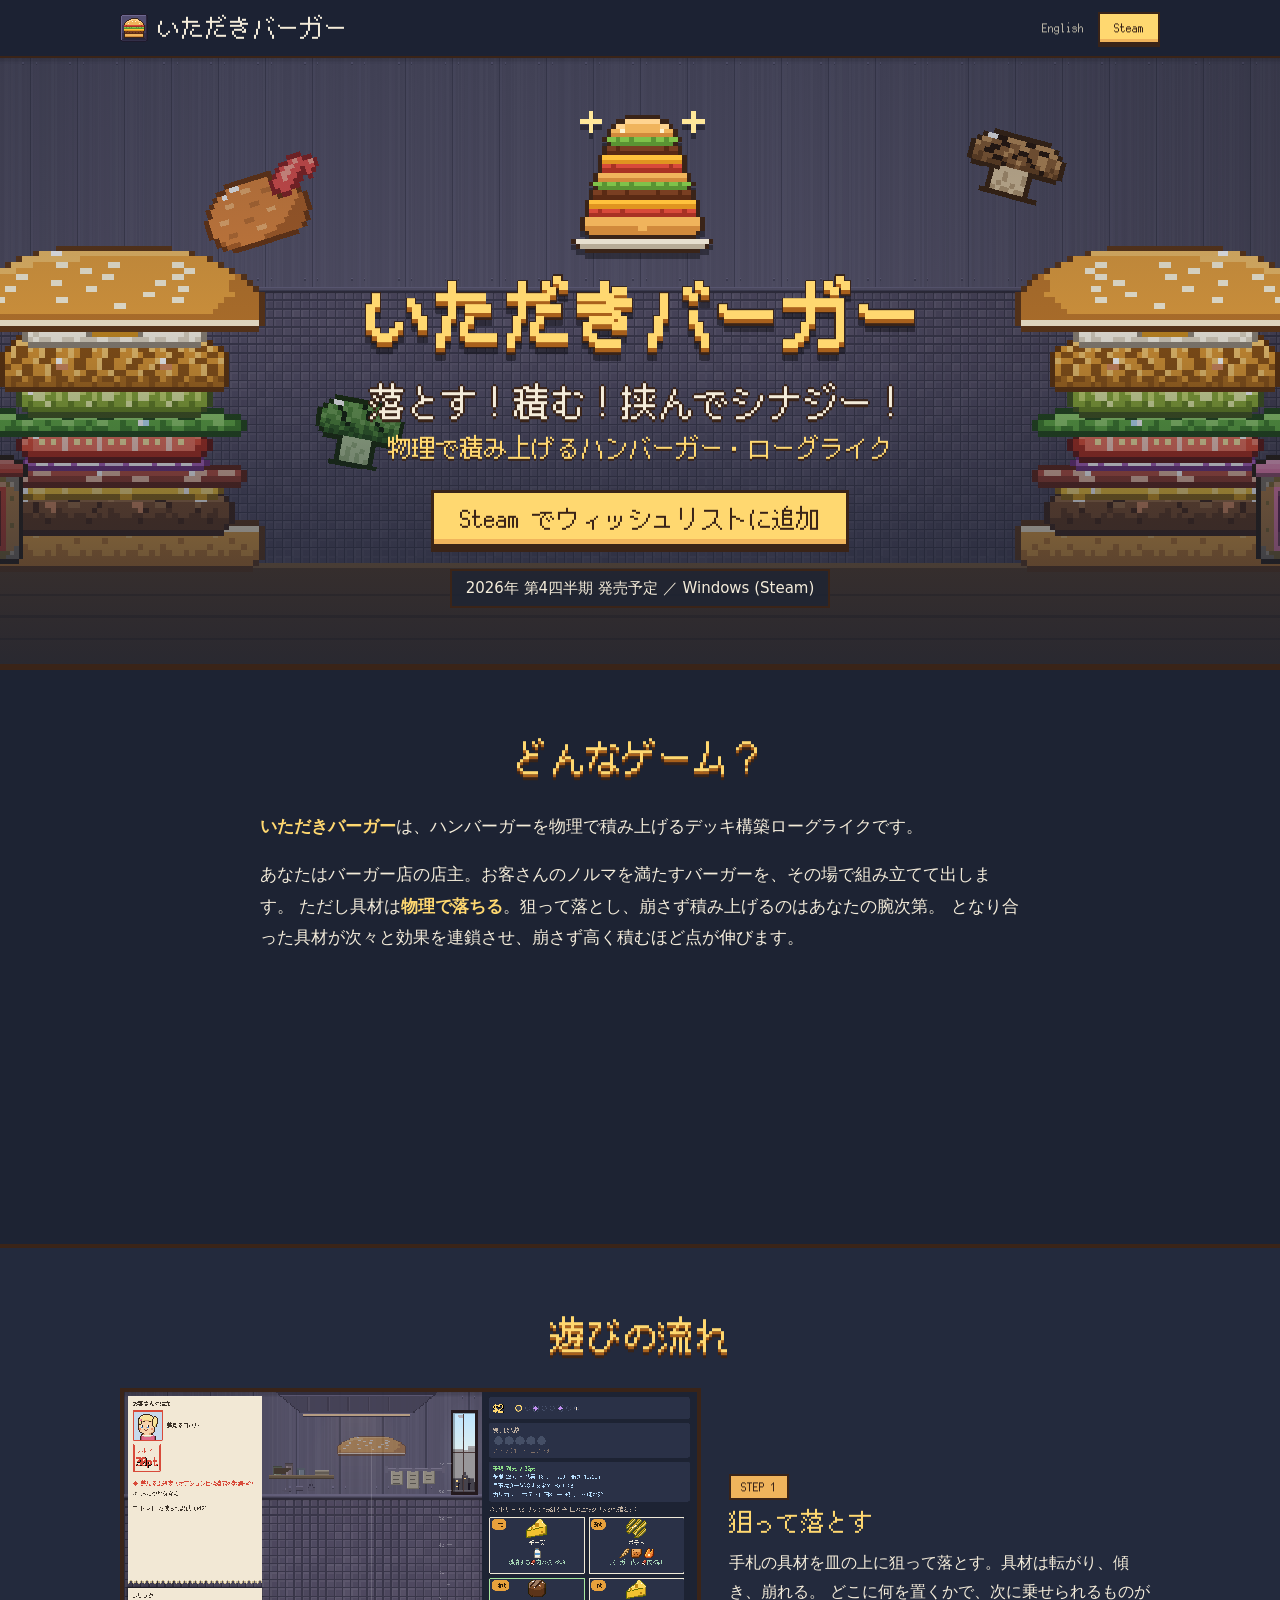
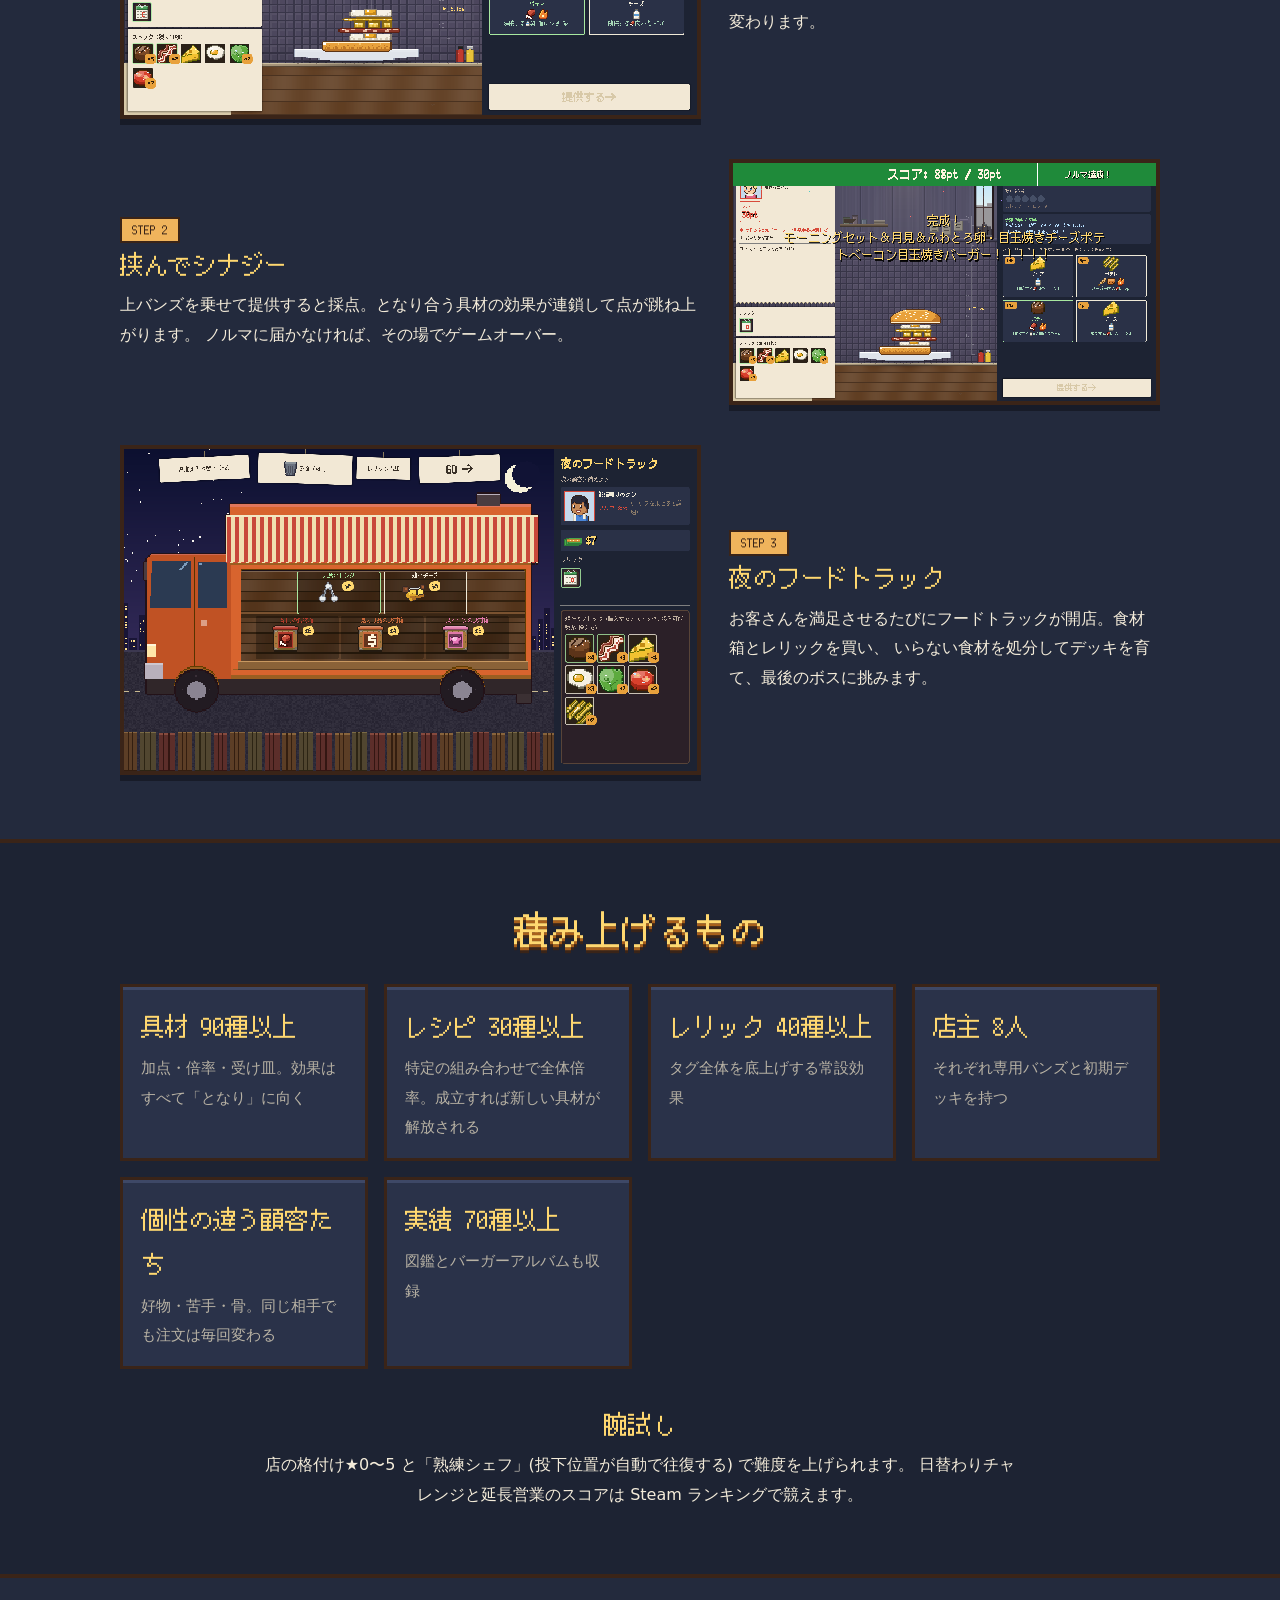
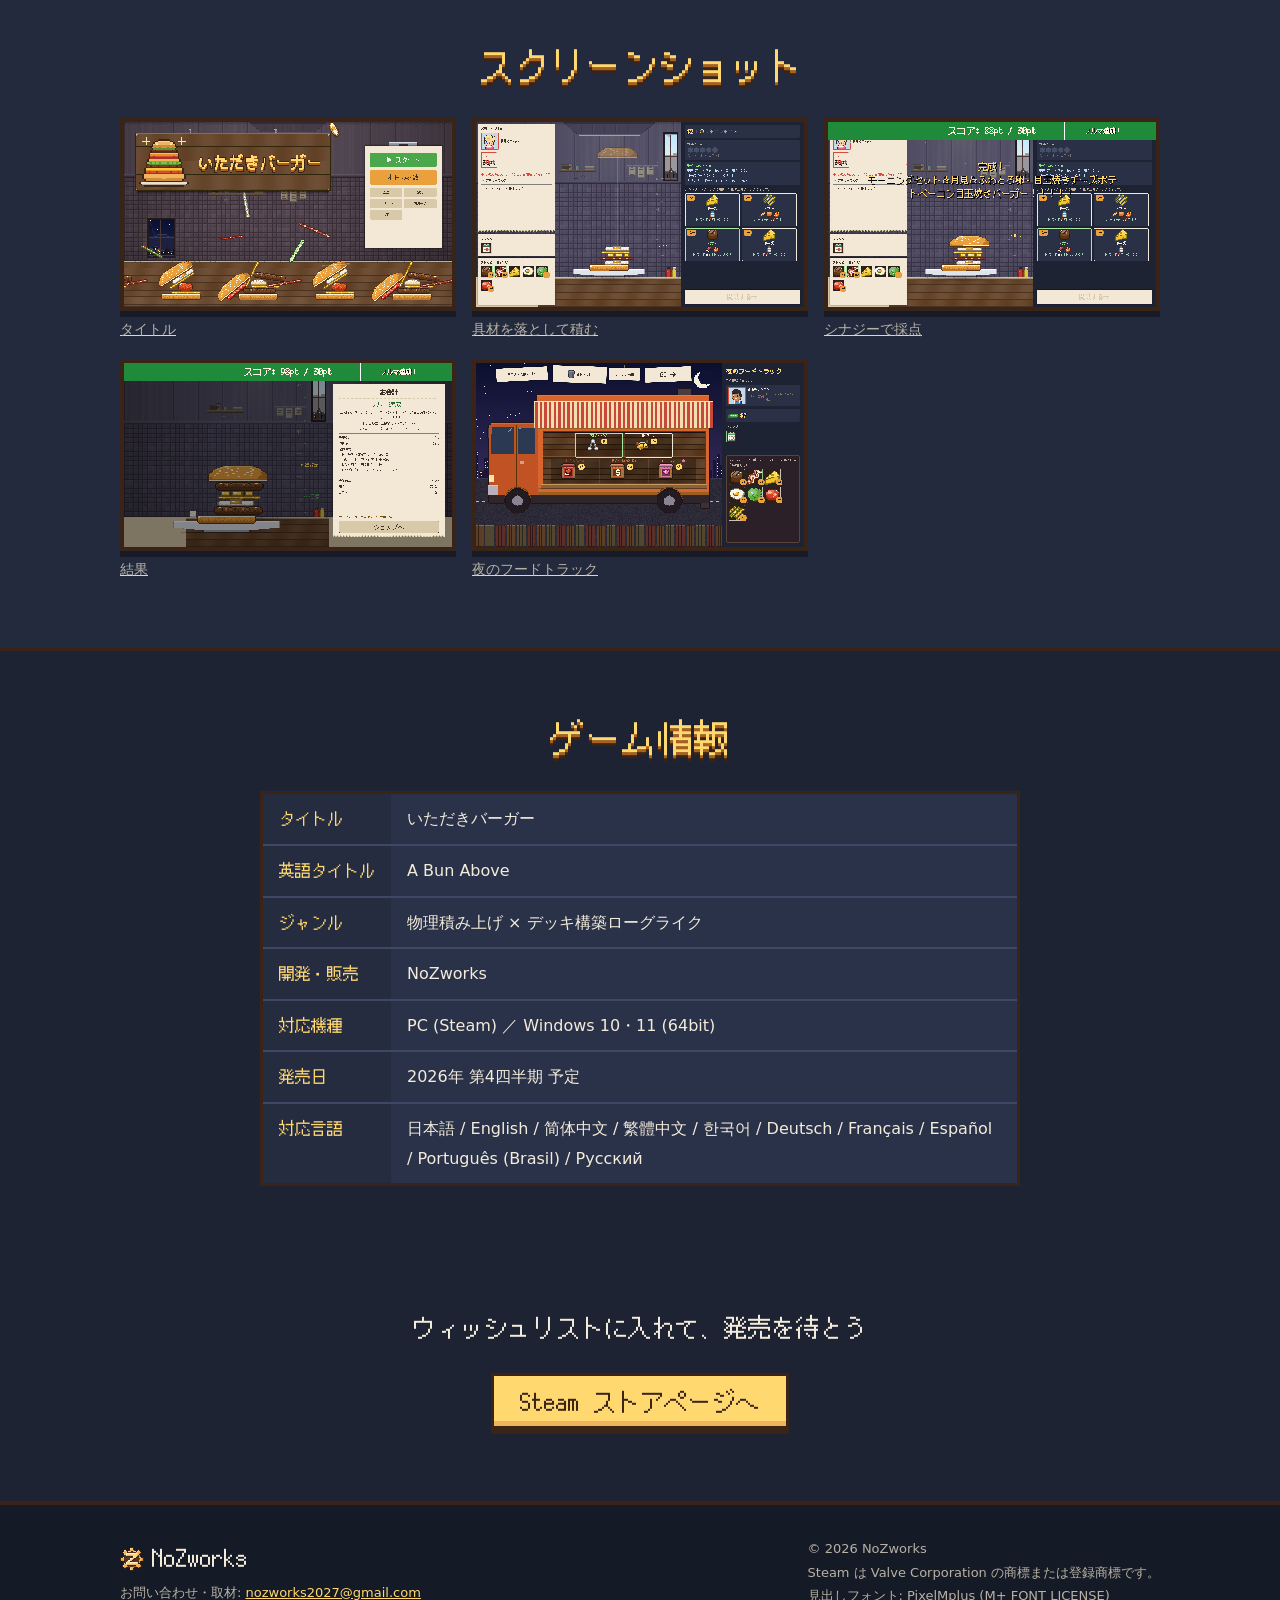
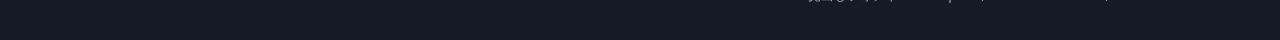
==== index.html @ b40db6a4 "feat: いただきバーガー公式サイト初版 (ja/en) Co-Authored-By: Claude Opus 5 (1M context) <noreply@anthropic.com>" ====
<!doctype html>
<html lang="ja">
<head>
<meta charset="utf-8">
<meta name="viewport" content="width=device-width, initial-scale=1">
<title>いただきバーガー｜物理で積むハンバーガー・ローグライク【Steam】</title>
<meta name="description" content="「いただきバーガー」は、具材を物理で落として積み上げるハンバーガー・ローグライク。となり合う具材のシナジーで稼ぎ、崩さず高く積んでお客さんのノルマに挑む。NoZworks 開発、Steam で 2026 年発売予定。">
<link rel="canonical" href="https://kn1111.github.io/itadaki-burger/">
<link rel="alternate" hreflang="ja" href="https://kn1111.github.io/itadaki-burger/">
<link rel="alternate" hreflang="en" href="https://kn1111.github.io/itadaki-burger/en/">
<link rel="alternate" hreflang="x-default" href="https://kn1111.github.io/itadaki-burger/en/">
<link rel="icon" type="image/png" sizes="32x32" href="assets/icon-32.png">
<link rel="apple-touch-icon" href="assets/icon-256.png">
<meta name="theme-color" content="#1d2333">

<meta property="og:type" content="website">
<meta property="og:site_name" content="いただきバーガー">
<meta property="og:title" content="いただきバーガー｜物理で積むハンバーガー・ローグライク">
<meta property="og:description" content="積んで、崩さず、シナジーで稼ぐ。物理で積み上げるハンバーガー・ローグライク。Steam でウィッシュリスト受付中。">
<meta property="og:url" content="https://kn1111.github.io/itadaki-burger/">
<meta property="og:image" content="https://kn1111.github.io/itadaki-burger/assets/og-ja.png">
<meta property="og:locale" content="ja_JP">
<meta property="og:locale:alternate" content="en_US">
<meta name="twitter:card" content="summary_large_image">

<script type="application/ld+json">
{
  "@context": "https://schema.org",
  "@type": "VideoGame",
  "name": "いただきバーガー",
  "alternateName": ["Itadaki Burger", "A Bun Above", "A Bun Above: Burger Stacking Roguelike", "顶饱汉堡"],
  "url": "https://kn1111.github.io/itadaki-burger/",
  "image": "https://kn1111.github.io/itadaki-burger/assets/og-ja.png",
  "description": "具材を物理で落として積み上げるハンバーガー・ローグライク。となり合う具材のシナジーで稼ぎ、崩さず高く積んでお客さんのノルマに挑む。",
  "genre": ["ローグライク", "デッキ構築", "物理パズル", "料理"],
  "gamePlatform": "PC",
  "operatingSystem": "Windows 10 / 11 (64bit)",
  "applicationCategory": "Game",
  "inLanguage": ["ja", "en", "zh-Hans", "zh-Hant", "ko", "de", "fr", "es", "pt-BR", "ru"],
  "author": { "@type": "Organization", "name": "NoZworks" },
  "publisher": { "@type": "Organization", "name": "NoZworks" },
  "sameAs": ["https://store.steampowered.com/app/5161560/"]
}
</script>
<link rel="stylesheet" href="style.css">
</head>
<body>

<header class="site-header">
  <div class="wrap">
    <a class="brand" href="./"><img class="px" src="assets/icon-32.png" alt="" width="28" height="28">いただきバーガー</a>
    <nav class="nav">
      <a class="lang" href="en/" hreflang="en" lang="en">English</a>
      <a class="btn small" href="https://store.steampowered.com/app/5161560/?l=japanese">Steam</a>
    </nav>
  </div>
</header>

<main>
  <div class="hero">
    <div class="wrap">
      <h1>
        <img class="logo px" src="assets/logo-ja.png" alt="いただきバーガー">
      </h1>
      <p class="tagline">落とす！積む！挟んでシナジー！</p>
      <p class="alt-name">物理で積み上げるハンバーガー・ローグライク</p>
      <a class="btn" href="https://store.steampowered.com/app/5161560/?l=japanese">Steam でウィッシュリストに追加</a>
      <p class="release">2026年 第4四半期 発売予定 ／ Windows (Steam)</p>
    </div>
  </div>

  <section id="about">
    <div class="wrap">
      <h2>どんなゲーム？</h2>
      <div class="lead">
        <p><strong>いただきバーガー</strong>は、ハンバーガーを物理で積み上げるデッキ構築ローグライクです。</p>
        <p>あなたはバーガー店の店主。お客さんのノルマを満たすバーガーを、その場で組み立てて出します。
        ただし具材は<strong>物理で落ちる</strong>。狙って落とし、崩さず積み上げるのはあなたの腕次第。
        となり合った具材が次々と効果を連鎖させ、崩さず高く積むほど点が伸びます。</p>
      </div>
      <!-- 予告編を YouTube に上げたら、ここに埋め込む:
      <div class="trailer"><iframe src="https://www.youtube-nocookie.com/embed/VIDEO_ID" title="いただきバーガー 公式トレーラー" allowfullscreen></iframe></div>
      -->
      <div class="steam-widget">
        <iframe src="https://store.steampowered.com/widget/5161560/?l=japanese" title="いただきバーガー (Steam)" loading="lazy"></iframe>
      </div>
    </div>
  </section>

  <section id="flow" class="alt">
    <div class="wrap">
      <h2>遊びの流れ</h2>
      <div class="steps">
        <div class="step">
          <img class="shot px" src="assets/ss/ja-2.png" width="1280" height="720" loading="lazy" alt="皿の上に具材を落として積み上げているゲーム画面">
          <div>
            <span class="num">STEP 1</span>
            <h3>狙って落とす</h3>
            <p>手札の具材を皿の上に狙って落とす。具材は転がり、傾き、崩れる。
            どこに何を置くかで、次に乗せられるものが変わります。</p>
          </div>
        </div>
        <div class="step">
          <img class="shot px" src="assets/ss/ja-3.png" width="1280" height="720" loading="lazy" alt="となり合う具材のシナジーで点が伸びる採点画面">
          <div>
            <span class="num">STEP 2</span>
            <h3>挟んでシナジー</h3>
            <p>上バンズを乗せて提供すると採点。となり合う具材の効果が連鎖して点が跳ね上がります。
            ノルマに届かなければ、その場でゲームオーバー。</p>
          </div>
        </div>
        <div class="step">
          <img class="shot px" src="assets/ss/ja-5.png" width="1280" height="720" loading="lazy" alt="夜のフードトラックで食材箱とレリックを買うショップ画面">
          <div>
            <span class="num">STEP 3</span>
            <h3>夜のフードトラック</h3>
            <p>お客さんを満足させるたびにフードトラックが開店。食材箱とレリックを買い、
            いらない食材を処分してデッキを育て、最後のボスに挑みます。</p>
          </div>
        </div>
      </div>
    </div>
  </section>

  <section id="features">
    <div class="wrap">
      <h2>積み上げるもの</h2>
      <ul class="features">
        <li><b>具材 90種以上</b><span>加点・倍率・受け皿。効果はすべて「となり」に向く</span></li>
        <li><b>レシピ 30種以上</b><span>特定の組み合わせで全体倍率。成立すれば新しい具材が解放される</span></li>
        <li><b>レリック 40種以上</b><span>タグ全体を底上げする常設効果</span></li>
        <li><b>店主 8人</b><span>それぞれ専用バンズと初期デッキを持つ</span></li>
        <li><b>個性の違う顧客たち</b><span>好物・苦手・骨。同じ相手でも注文は毎回変わる</span></li>
        <li><b>実績 70種以上</b><span>図鑑とバーガーアルバムも収録</span></li>
      </ul>
      <div class="challenge">
        <h3>腕試し</h3>
        <p>店の格付け★0〜5 と「熟練シェフ」(投下位置が自動で往復する) で難度を上げられます。
        日替わりチャレンジと延長営業のスコアは Steam ランキングで競えます。</p>
      </div>
    </div>
  </section>

  <section id="screenshots" class="alt">
    <div class="wrap">
      <h2>スクリーンショット</h2>
      <div class="gallery">
        <a href="assets/ss/ja-1.png"><figure><img class="shot px" src="assets/ss/ja-1.png" width="1280" height="720" loading="lazy" alt="いただきバーガーのタイトル画面"><figcaption>タイトル</figcaption></figure></a>
        <a href="assets/ss/ja-2.png"><figure><img class="shot px" src="assets/ss/ja-2.png" width="1280" height="720" loading="lazy" alt="具材を積み上げるゲーム画面"><figcaption>具材を落として積む</figcaption></figure></a>
        <a href="assets/ss/ja-3.png"><figure><img class="shot px" src="assets/ss/ja-3.png" width="1280" height="720" loading="lazy" alt="シナジーが連鎖する採点画面"><figcaption>シナジーで採点</figcaption></figure></a>
        <a href="assets/ss/ja-4.png"><figure><img class="shot px" src="assets/ss/ja-4.png" width="1280" height="720" loading="lazy" alt="お客さんの結果画面"><figcaption>結果</figcaption></figure></a>
        <a href="assets/ss/ja-5.png"><figure><img class="shot px" src="assets/ss/ja-5.png" width="1280" height="720" loading="lazy" alt="夜のフードトラックのショップ画面"><figcaption>夜のフードトラック</figcaption></figure></a>
      </div>
    </div>
  </section>

  <section id="info">
    <div class="wrap">
      <h2>ゲーム情報</h2>
      <dl class="facts">
        <dt>タイトル</dt><dd>いただきバーガー</dd>
        <dt>英語タイトル</dt><dd lang="en">A Bun Above</dd>
        <dt>ジャンル</dt><dd>物理積み上げ × デッキ構築ローグライク</dd>
        <dt>開発・販売</dt><dd>NoZworks</dd>
        <dt>対応機種</dt><dd>PC (Steam) ／ Windows 10・11 (64bit)</dd>
        <dt>発売日</dt><dd>2026年 第4四半期 予定</dd>
        <dt>対応言語</dt><dd>日本語 / English / 简体中文 / 繁體中文 / 한국어 / Deutsch / Français / Español / Português (Brasil) / Русский</dd>
      </dl>
    </div>
  </section>

  <!-- Next フェス (2026年10月) の体験版が公開されたら告知する:
  <section id="demo" class="alt"><div class="wrap"><h2>体験版を配信中</h2>…</div></section>
  -->

  <div class="cta-bottom">
    <p>ウィッシュリストに入れて、発売を待とう</p>
    <a class="btn" href="https://store.steampowered.com/app/5161560/?l=japanese">Steam ストアページへ</a>
  </div>
</main>

<footer class="site-footer">
  <div class="wrap">
    <div>
      <p class="maker"><img class="px" src="assets/nozworks-gear.png" alt="" width="24" height="24">NoZworks</p>
      <p>お問い合わせ・取材: <a href="mailto:nozworks2027@gmail.com">nozworks2027@gmail.com</a></p>
    </div>
    <div>
      <p>&copy; 2026 NoZworks</p>
      <p>Steam は Valve Corporation の商標または登録商標です。</p>
      <p>見出しフォント: PixelMplus (M+ FONT LICENSE)</p>
    </div>
  </div>
</footer>

</body>
</html>
---- style.css ----
/* いただきバーガー 公式サイト — 1 枚の CSS を ja / en で共有する */

@font-face {
  font-family: "PixelMplus";
  src: url("fonts/pixelmplus12-subset.woff2") format("woff2"),
       url("fonts/pixelmplus12-subset.woff") format("woff");
  font-display: swap;
}

:root {
  --bg: #1d2333;
  --bg2: #232a3d;
  --panel: #2a3249;
  --line: #3e4866;
  --ink: #f4ecda;
  --mute: #b8b2a4;
  --gold: #ffd870;
  --brass: #f0b45c;
  --brown: #a8601c;
  --dark: #3a2418;
  --wood: #5a3c22;
  --pixel: "PixelMplus", "Hiragino Sans", "Noto Sans JP", "Yu Gothic UI", Meiryo, sans-serif;
  --text: system-ui, -apple-system, "Hiragino Sans", "Noto Sans JP", "Yu Gothic UI", Meiryo, sans-serif;
}

* { box-sizing: border-box; }

html { scroll-behavior: smooth; }

body {
  margin: 0;
  background: var(--bg);
  color: var(--ink);
  font-family: var(--text);
  font-size: 16px;
  line-height: 1.85;
  -webkit-text-size-adjust: 100%;
}

img { max-width: 100%; height: auto; display: block; }
.px { image-rendering: pixelated; image-rendering: crisp-edges; }
a { color: var(--gold); }

.wrap { max-width: 1080px; margin: 0 auto; padding-inline: 20px; }

.sr {
  position: absolute; width: 1px; height: 1px; overflow: hidden;
  clip: rect(0 0 0 0); white-space: nowrap;
}

/* ---------- ヘッダー ---------- */

.site-header {
  position: sticky; top: 0; z-index: 10;
  background: rgba(29, 35, 51, 0.92);
  backdrop-filter: blur(6px);
  border-bottom: 2px solid var(--dark);
}
.site-header .wrap {
  display: flex; align-items: center; justify-content: space-between;
  gap: 12px; min-height: 56px;
}
.brand {
  display: flex; align-items: center; gap: 8px;
  color: var(--ink); text-decoration: none;
  font-family: var(--pixel); font-size: 24px;
}
.brand img { width: 28px; height: 28px; }
.nav { display: flex; align-items: center; gap: 14px; font-family: var(--pixel); }
.nav a { text-decoration: none; }
.nav .lang { color: var(--mute); font-size: 12px; }
.nav .lang:hover { color: var(--ink); }

/* ---------- ボタン ---------- */

.btn {
  display: inline-block;
  font-family: var(--pixel);
  font-size: 24px; line-height: 1.2;
  padding: 12px 26px 10px;
  color: var(--dark);
  background: var(--gold);
  text-decoration: none;
  border: 3px solid var(--dark);
  box-shadow: inset 0 -5px 0 var(--brass), 0 5px 0 var(--dark);
  transition: transform 0.08s, box-shadow 0.08s;
}
.btn:hover { transform: translateY(2px); box-shadow: inset 0 -5px 0 var(--brass), 0 3px 0 var(--dark); }
.btn:active { transform: translateY(5px); box-shadow: inset 0 -3px 0 var(--brass), 0 0 0 var(--dark); }
.btn.small { font-size: 12px; padding: 7px 14px 6px; border-width: 2px; box-shadow: inset 0 -3px 0 var(--brass), 0 3px 0 var(--dark); }

/* ---------- ヒーロー ---------- */

.hero {
  position: relative;
  background: var(--bg2) url("assets/hero.png") center bottom / cover no-repeat;
  image-rendering: pixelated;
  border-bottom: 6px solid var(--dark);
}
.hero::after {
  content: ""; position: absolute; inset: 0;
  background: linear-gradient(180deg, rgba(29,35,51,0.35) 0%, rgba(29,35,51,0.15) 45%, rgba(29,35,51,0.8) 100%);
  pointer-events: none;
}
.hero .wrap {
  position: relative; z-index: 1;
  display: flex; flex-direction: column; align-items: center; text-align: center;
  padding-block: 48px 56px;
}
.hero h1 { margin: 0; }
.hero .logo { width: min(560px, 86vw); filter: drop-shadow(0 6px 0 rgba(0,0,0,0.35)); }
.tagline {
  margin: 18px 0 4px;
  font-family: var(--pixel); font-size: 36px; line-height: 1.4;
  color: var(--ink);
  text-shadow: 0 3px 0 var(--dark), 2px 0 0 var(--dark), -2px 0 0 var(--dark), 0 -2px 0 var(--dark);
}
.alt-name { margin: 0 0 24px; font-family: var(--pixel); font-size: 24px; line-height: 1.4; color: var(--gold); text-shadow: 0 2px 0 var(--dark); }
.release {
  margin: 22px 0 0; font-size: 15px; color: var(--ink);
  background: rgba(29,35,51,0.8); padding: 4px 14px; border: 2px solid var(--dark);
}

/* ---------- セクション共通 ---------- */

section { padding-block: 64px; }
section.alt { background: var(--bg2); border-block: 4px solid var(--dark); }

h2 {
  margin: 0 0 28px;
  font-family: var(--pixel); font-weight: normal;
  font-size: 36px; line-height: 1.35;
  color: var(--gold);
  text-shadow: 0 3px 0 var(--brown), 0 6px 0 var(--dark);
  text-align: center;
}
h3 { margin: 0 0 8px; font-family: var(--pixel); font-weight: normal; font-size: 24px; line-height: 1.4; color: var(--gold); }

.lead { max-width: 760px; margin: 0 auto; font-size: 17px; }
.lead p { margin: 0 0 1em; }
.lead strong { color: var(--gold); }

/* ---------- Steam ウィジェット ---------- */

.steam-widget { max-width: 646px; margin: 36px auto 0; }
.steam-widget iframe { display: block; width: 100%; height: 190px; border: 0; }
@media (max-width: 680px) { .steam-widget { display: none; } }

/* ---------- 遊びの流れ ---------- */

.steps { display: grid; gap: 40px; }
.step {
  display: grid; grid-template-columns: 1.35fr 1fr; gap: 28px; align-items: center;
}
.step:nth-child(even) .shot { order: 2; }
.shot { border: 4px solid var(--dark); box-shadow: 0 6px 0 rgba(0,0,0,0.35); background: var(--dark); }
.step .num {
  display: inline-block; margin-bottom: 6px;
  font-family: var(--pixel); font-size: 12px; color: var(--dark);
  background: var(--brass); padding: 0 10px; border: 2px solid var(--dark);
}
.step p { margin: 0; }
@media (max-width: 760px) {
  .step { grid-template-columns: 1fr; gap: 14px; }
  .step:nth-child(even) .shot { order: 0; }
}

/* ---------- 積み上げるもの ---------- */

.features {
  list-style: none; margin: 0; padding: 0;
  display: grid; grid-template-columns: repeat(auto-fit, minmax(230px, 1fr)); gap: 16px;
}
.features li {
  background: var(--panel); border: 3px solid var(--dark);
  box-shadow: inset 0 3px 0 var(--line); padding: 18px 18px 16px;
}
.features b { display: block; font-family: var(--pixel); font-weight: normal; font-size: 24px; color: var(--gold); margin-bottom: 4px; }
.features span { color: var(--mute); font-size: 15px; line-height: 1.7; }

.challenge { max-width: 760px; margin: 40px auto 0; text-align: center; }
.challenge p { margin: 0; }

/* ---------- スクリーンショット ---------- */

.gallery { display: grid; grid-template-columns: repeat(auto-fit, minmax(300px, 1fr)); gap: 16px; }
.gallery a { display: block; }
.gallery figure { margin: 0; }
.gallery figcaption { margin-top: 6px; font-size: 14px; color: var(--mute); }

/* ---------- ゲーム情報 ---------- */

.facts {
  max-width: 760px; margin: 0 auto;
  display: grid; grid-template-columns: max-content 1fr;
  border: 3px solid var(--dark); background: var(--panel);
}
.facts dt, .facts dd { margin: 0; padding: 10px 16px; border-bottom: 2px solid var(--line); }
.facts dt { font-family: var(--pixel); color: var(--gold); background: rgba(0,0,0,0.12); }
.facts dt:last-of-type, .facts dd:last-of-type { border-bottom: 0; }
@media (max-width: 520px) {
  .facts { grid-template-columns: 1fr; }
  .facts dt { border-bottom: 0; padding-bottom: 0; background: none; }
}

.cta-bottom { text-align: center; padding-block: 56px 72px; }
.cta-bottom p { margin: 0 0 22px; font-family: var(--pixel); font-size: 24px; }

@media (max-width: 560px) {
  h2, .tagline { font-size: 24px; }
  .btn, .brand { font-size: 18px; }
  .alt-name { font-size: 16px; }
}

/* ---------- フッター ---------- */

.site-footer {
  background: #151a27; border-top: 4px solid var(--dark);
  padding-block: 32px; font-size: 13px; color: var(--mute); line-height: 1.8;
}
.site-footer .wrap { display: flex; flex-wrap: wrap; justify-content: space-between; gap: 18px; }
.site-footer p { margin: 0; }
.site-footer .maker { display: flex; align-items: center; gap: 8px; font-family: var(--pixel); font-size: 24px; color: var(--ink); }
.site-footer .maker img { width: 24px; height: 24px; }
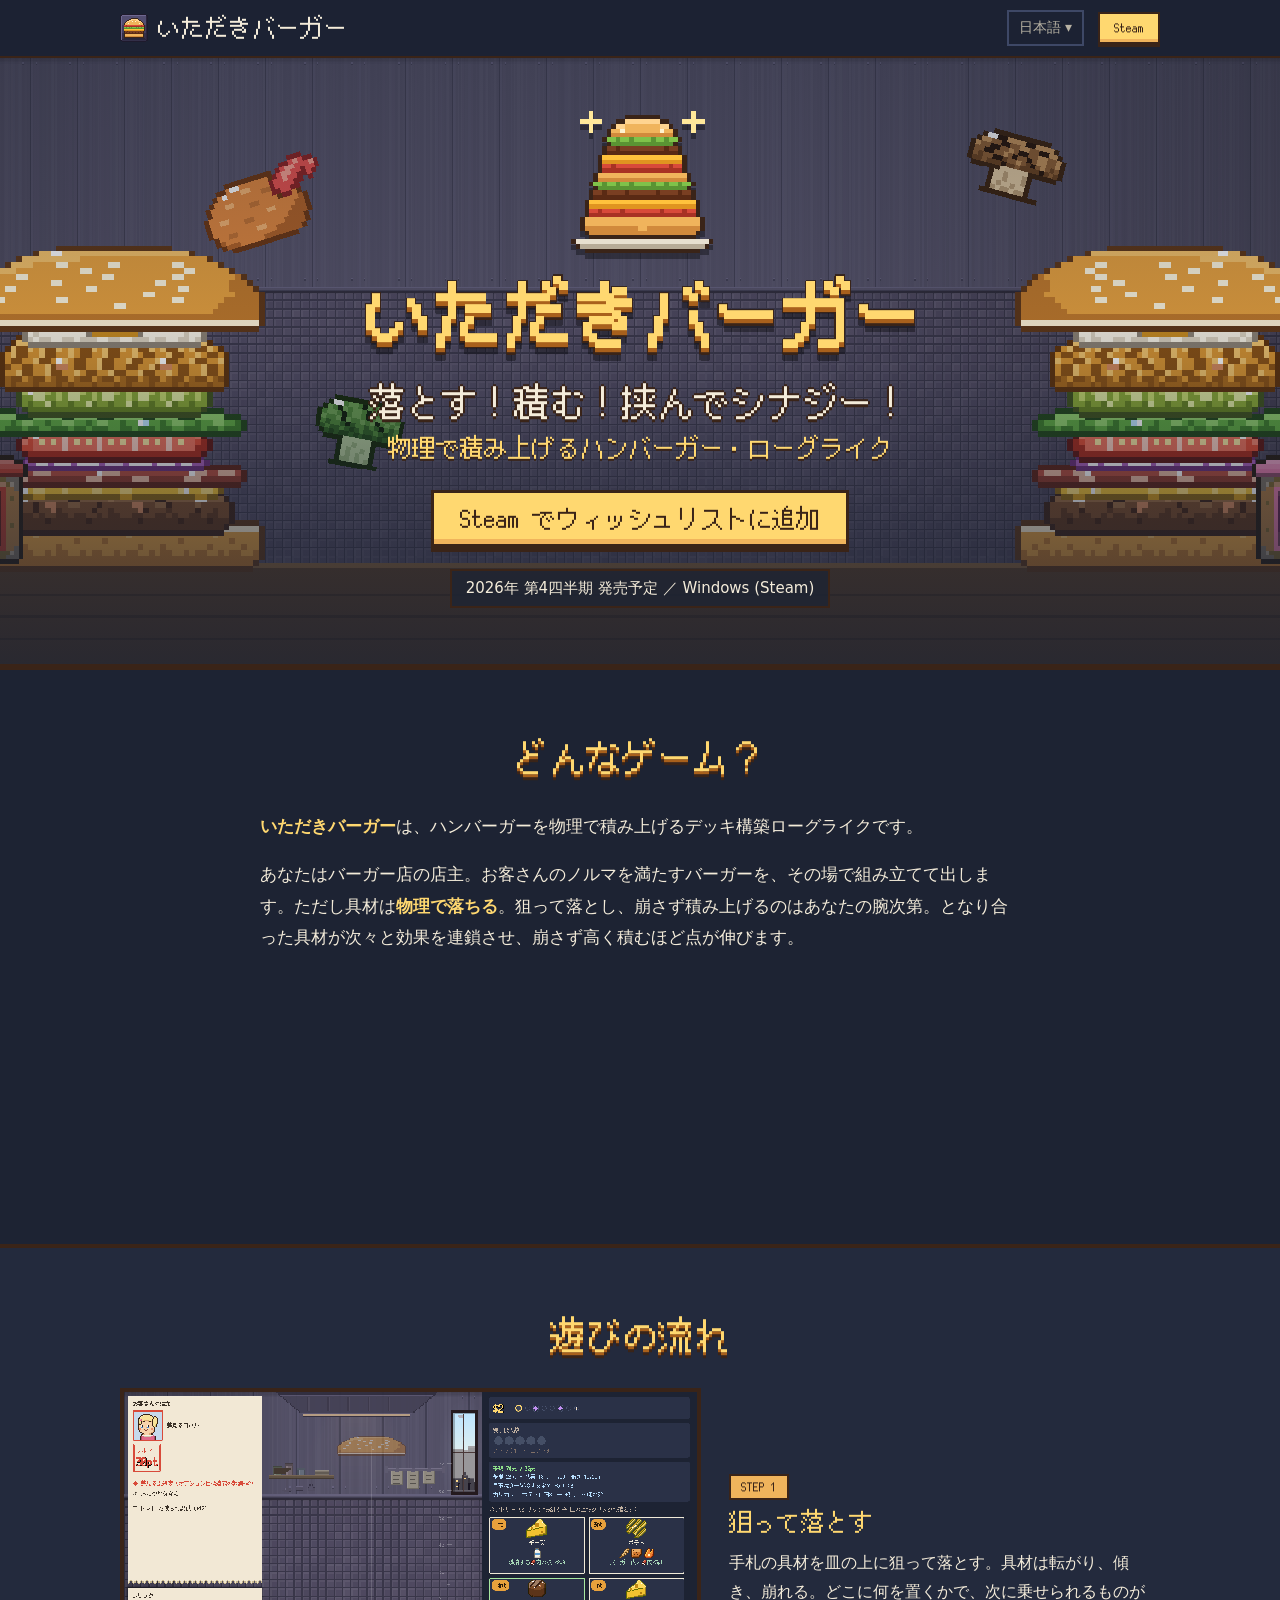
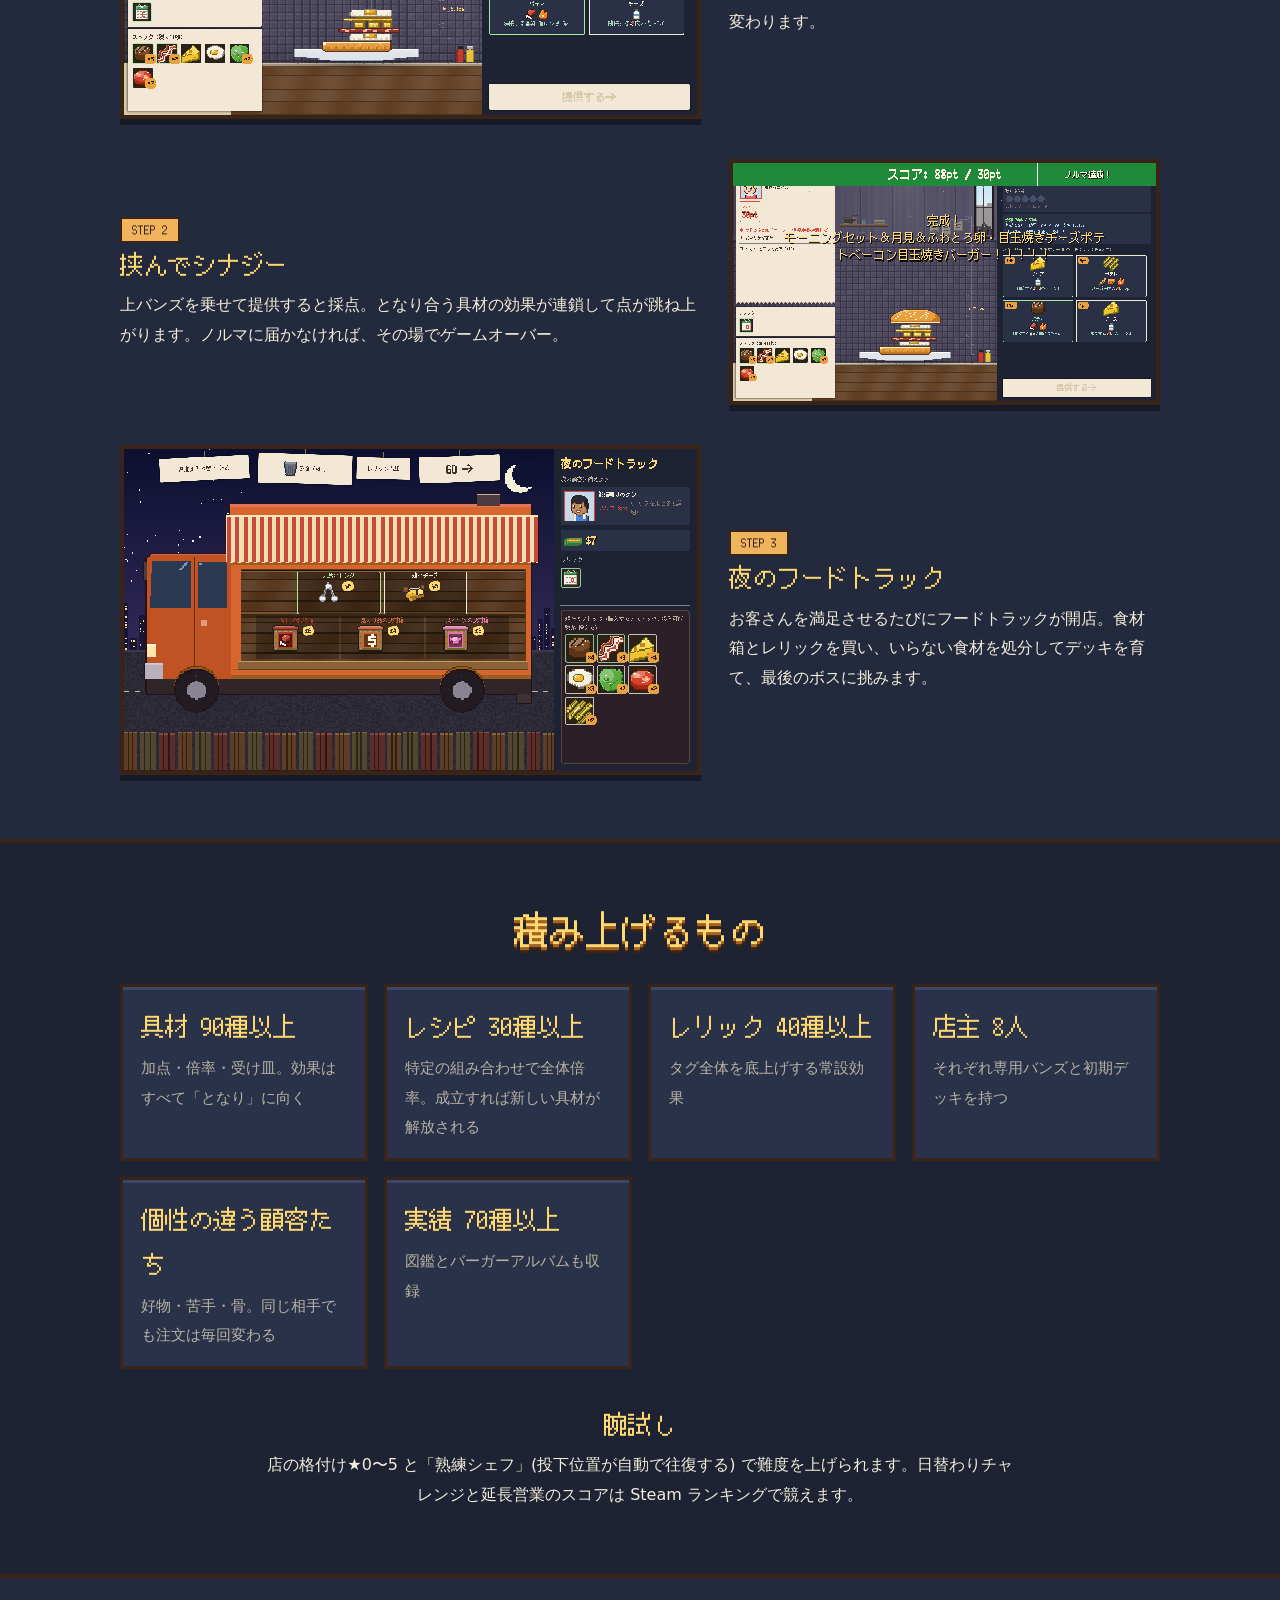
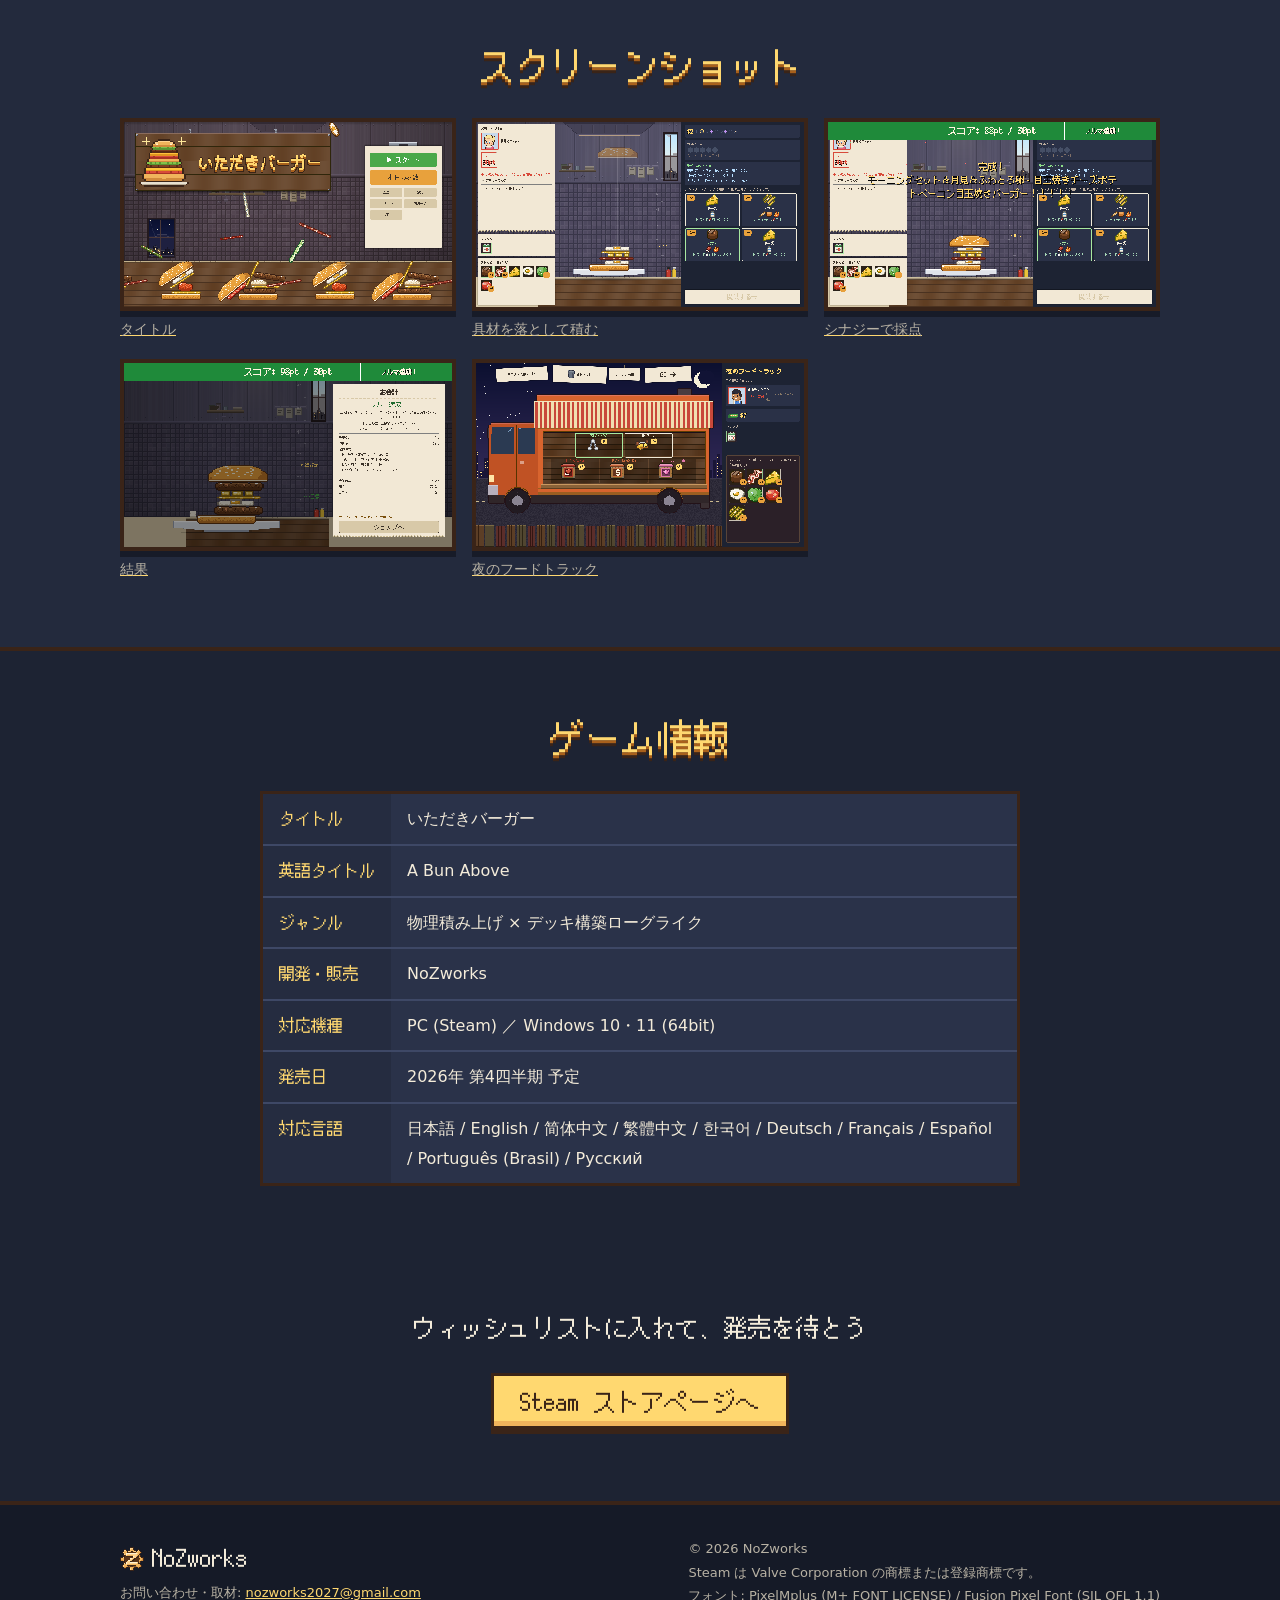
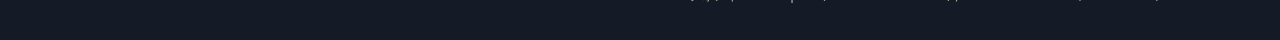
==== commit 48ebd0ed: "feat: 対応言語を 10 言語に拡大 (zh-Hans/zh-Hant/ko/de/fr/es/pt-BR/ru を追加) - ページを tools/content.py (文言) + tools" ====
--- a/index.html
+++ b/index.html
@@ -8,6 +8,14 @@
 <link rel="canonical" href="https://kn1111.github.io/itadaki-burger/">
 <link rel="alternate" hreflang="ja" href="https://kn1111.github.io/itadaki-burger/">
 <link rel="alternate" hreflang="en" href="https://kn1111.github.io/itadaki-burger/en/">
+<link rel="alternate" hreflang="zh-Hans" href="https://kn1111.github.io/itadaki-burger/zh-hans/">
+<link rel="alternate" hreflang="zh-Hant" href="https://kn1111.github.io/itadaki-burger/zh-hant/">
+<link rel="alternate" hreflang="ko" href="https://kn1111.github.io/itadaki-burger/ko/">
+<link rel="alternate" hreflang="de" href="https://kn1111.github.io/itadaki-burger/de/">
+<link rel="alternate" hreflang="fr" href="https://kn1111.github.io/itadaki-burger/fr/">
+<link rel="alternate" hreflang="es" href="https://kn1111.github.io/itadaki-burger/es/">
+<link rel="alternate" hreflang="pt-BR" href="https://kn1111.github.io/itadaki-burger/pt-br/">
+<link rel="alternate" hreflang="ru" href="https://kn1111.github.io/itadaki-burger/ru/">
 <link rel="alternate" hreflang="x-default" href="https://kn1111.github.io/itadaki-burger/en/">
 <link rel="icon" type="image/png" sizes="32x32" href="assets/icon-32.png">
 <link rel="apple-touch-icon" href="assets/icon-256.png">
@@ -21,6 +29,14 @@
 <meta property="og:image" content="https://kn1111.github.io/itadaki-burger/assets/og-ja.png">
 <meta property="og:locale" content="ja_JP">
 <meta property="og:locale:alternate" content="en_US">
+<meta property="og:locale:alternate" content="zh_CN">
+<meta property="og:locale:alternate" content="zh_TW">
+<meta property="og:locale:alternate" content="ko_KR">
+<meta property="og:locale:alternate" content="de_DE">
+<meta property="og:locale:alternate" content="fr_FR">
+<meta property="og:locale:alternate" content="es_LA">
+<meta property="og:locale:alternate" content="pt_BR">
+<meta property="og:locale:alternate" content="ru_RU">
 <meta name="twitter:card" content="summary_large_image">
 
 <script type="application/ld+json">
@@ -28,18 +44,53 @@
   "@context": "https://schema.org",
   "@type": "VideoGame",
   "name": "いただきバーガー",
-  "alternateName": ["Itadaki Burger", "A Bun Above", "A Bun Above: Burger Stacking Roguelike", "顶饱汉堡"],
+  "alternateName": [
+    "Itadaki Burger",
+    "A Bun Above",
+    "顶饱汉堡",
+    "頂飽漢堡",
+    "탑버거",
+    "Burger obenauf",
+    "Un pain au-dessus",
+    "Burger a Tope",
+    "Pão nas Alturas",
+    "Булка Что Надо"
+  ],
   "url": "https://kn1111.github.io/itadaki-burger/",
   "image": "https://kn1111.github.io/itadaki-burger/assets/og-ja.png",
   "description": "具材を物理で落として積み上げるハンバーガー・ローグライク。となり合う具材のシナジーで稼ぎ、崩さず高く積んでお客さんのノルマに挑む。",
-  "genre": ["ローグライク", "デッキ構築", "物理パズル", "料理"],
+  "genre": [
+    "ローグライク",
+    "デッキ構築",
+    "物理パズル",
+    "料理"
+  ],
   "gamePlatform": "PC",
   "operatingSystem": "Windows 10 / 11 (64bit)",
   "applicationCategory": "Game",
-  "inLanguage": ["ja", "en", "zh-Hans", "zh-Hant", "ko", "de", "fr", "es", "pt-BR", "ru"],
-  "author": { "@type": "Organization", "name": "NoZworks" },
-  "publisher": { "@type": "Organization", "name": "NoZworks" },
-  "sameAs": ["https://store.steampowered.com/app/5161560/"]
+  "inLanguage": [
+    "ja",
+    "en",
+    "zh-Hans",
+    "zh-Hant",
+    "ko",
+    "de",
+    "fr",
+    "es",
+    "pt-BR",
+    "ru"
+  ],
+  "author": {
+    "@type": "Organization",
+    "name": "NoZworks"
+  },
+  "publisher": {
+    "@type": "Organization",
+    "name": "NoZworks"
+  },
+  "sameAs": [
+    "https://store.steampowered.com/app/5161560/"
+  ]
 }
 </script>
 <link rel="stylesheet" href="style.css">
@@ -48,9 +99,23 @@
 
 <header class="site-header">
   <div class="wrap">
-    <a class="brand" href="./"><img class="px" src="assets/icon-32.png" alt="" width="28" height="28">いただきバーガー</a>
+    <a class="brand" href="./"><img class="px" src="assets/icon-32.png" alt="" width="28" height="28"><span class="brand-name">いただきバーガー</span></a>
     <nav class="nav">
-      <a class="lang" href="en/" hreflang="en" lang="en">English</a>
+      <details class="langs">
+        <summary aria-label="言語">日本語</summary>
+        <ul>
+          <li><a href="./" hreflang="ja" lang="ja" aria-current="page">日本語</a></li>
+          <li><a href="en/" hreflang="en" lang="en">English</a></li>
+          <li><a href="zh-hans/" hreflang="zh-Hans" lang="zh-Hans">简体中文</a></li>
+          <li><a href="zh-hant/" hreflang="zh-Hant" lang="zh-Hant">繁體中文</a></li>
+          <li><a href="ko/" hreflang="ko" lang="ko">한국어</a></li>
+          <li><a href="de/" hreflang="de" lang="de">Deutsch</a></li>
+          <li><a href="fr/" hreflang="fr" lang="fr">Français</a></li>
+          <li><a href="es/" hreflang="es" lang="es">Español</a></li>
+          <li><a href="pt-br/" hreflang="pt-BR" lang="pt-BR">Português (Brasil)</a></li>
+          <li><a href="ru/" hreflang="ru" lang="ru">Русский</a></li>
+        </ul>
+      </details>
       <a class="btn small" href="https://store.steampowered.com/app/5161560/?l=japanese">Steam</a>
     </nav>
   </div>
@@ -74,12 +139,10 @@
       <h2>どんなゲーム？</h2>
       <div class="lead">
         <p><strong>いただきバーガー</strong>は、ハンバーガーを物理で積み上げるデッキ構築ローグライクです。</p>
-        <p>あなたはバーガー店の店主。お客さんのノルマを満たすバーガーを、その場で組み立てて出します。
-        ただし具材は<strong>物理で落ちる</strong>。狙って落とし、崩さず積み上げるのはあなたの腕次第。
-        となり合った具材が次々と効果を連鎖させ、崩さず高く積むほど点が伸びます。</p>
-      </div>
-      <!-- 予告編を YouTube に上げたら、ここに埋め込む:
-      <div class="trailer"><iframe src="https://www.youtube-nocookie.com/embed/VIDEO_ID" title="いただきバーガー 公式トレーラー" allowfullscreen></iframe></div>
+        <p>あなたはバーガー店の店主。お客さんのノルマを満たすバーガーを、その場で組み立てて出します。ただし具材は<strong>物理で落ちる</strong>。狙って落とし、崩さず積み上げるのはあなたの腕次第。となり合った具材が次々と効果を連鎖させ、崩さず高く積むほど点が伸びます。</p>
+      </div>
+      <!-- trailer: embed the YouTube video here once it is uploaded
+      <div class="trailer"><iframe src="https://www.youtube-nocookie.com/embed/VIDEO_ID" title="いただきバーガー" allowfullscreen></iframe></div>
       -->
       <div class="steam-widget">
         <iframe src="https://store.steampowered.com/widget/5161560/?l=japanese" title="いただきバーガー (Steam)" loading="lazy"></iframe>
@@ -96,8 +159,7 @@
           <div>
             <span class="num">STEP 1</span>
             <h3>狙って落とす</h3>
-            <p>手札の具材を皿の上に狙って落とす。具材は転がり、傾き、崩れる。
-            どこに何を置くかで、次に乗せられるものが変わります。</p>
+            <p>手札の具材を皿の上に狙って落とす。具材は転がり、傾き、崩れる。どこに何を置くかで、次に乗せられるものが変わります。</p>
           </div>
         </div>
         <div class="step">
@@ -105,8 +167,7 @@
           <div>
             <span class="num">STEP 2</span>
             <h3>挟んでシナジー</h3>
-            <p>上バンズを乗せて提供すると採点。となり合う具材の効果が連鎖して点が跳ね上がります。
-            ノルマに届かなければ、その場でゲームオーバー。</p>
+            <p>上バンズを乗せて提供すると採点。となり合う具材の効果が連鎖して点が跳ね上がります。ノルマに届かなければ、その場でゲームオーバー。</p>
           </div>
         </div>
         <div class="step">
@@ -114,8 +175,7 @@
           <div>
             <span class="num">STEP 3</span>
             <h3>夜のフードトラック</h3>
-            <p>お客さんを満足させるたびにフードトラックが開店。食材箱とレリックを買い、
-            いらない食材を処分してデッキを育て、最後のボスに挑みます。</p>
+            <p>お客さんを満足させるたびにフードトラックが開店。食材箱とレリックを買い、いらない食材を処分してデッキを育て、最後のボスに挑みます。</p>
           </div>
         </div>
       </div>
@@ -135,8 +195,7 @@
       </ul>
       <div class="challenge">
         <h3>腕試し</h3>
-        <p>店の格付け★0〜5 と「熟練シェフ」(投下位置が自動で往復する) で難度を上げられます。
-        日替わりチャレンジと延長営業のスコアは Steam ランキングで競えます。</p>
+        <p>店の格付け★0〜5 と「熟練シェフ」(投下位置が自動で往復する) で難度を上げられます。日替わりチャレンジと延長営業のスコアは Steam ランキングで競えます。</p>
       </div>
     </div>
   </section>
@@ -159,7 +218,7 @@
       <h2>ゲーム情報</h2>
       <dl class="facts">
         <dt>タイトル</dt><dd>いただきバーガー</dd>
-        <dt>英語タイトル</dt><dd lang="en">A Bun Above</dd>
+        <dt>英語タイトル</dt><dd><span lang="en">A Bun Above</span></dd>
         <dt>ジャンル</dt><dd>物理積み上げ × デッキ構築ローグライク</dd>
         <dt>開発・販売</dt><dd>NoZworks</dd>
         <dt>対応機種</dt><dd>PC (Steam) ／ Windows 10・11 (64bit)</dd>
@@ -169,9 +228,7 @@
     </div>
   </section>
 
-  <!-- Next フェス (2026年10月) の体験版が公開されたら告知する:
-  <section id="demo" class="alt"><div class="wrap"><h2>体験版を配信中</h2>…</div></section>
-  -->
+  <!-- demo: announce the Next Fest (October 2026) demo here once it is live -->
 
   <div class="cta-bottom">
     <p>ウィッシュリストに入れて、発売を待とう</p>
@@ -188,7 +245,7 @@
     <div>
       <p>&copy; 2026 NoZworks</p>
       <p>Steam は Valve Corporation の商標または登録商標です。</p>
-      <p>見出しフォント: PixelMplus (M+ FONT LICENSE)</p>
+      <p>フォント: PixelMplus (M+ FONT LICENSE) / Fusion Pixel Font (SIL OFL 1.1)</p>
     </div>
   </div>
 </footer>
--- a/style.css
+++ b/style.css
@@ -6,6 +6,9 @@
        url("fonts/pixelmplus12-subset.woff") format("woff");
   font-display: swap;
 }
+@font-face { font-family: "FusionPixelSC"; src: url("fonts/fusion-sc-subset.woff2") format("woff2"); font-display: swap; }
+@font-face { font-family: "FusionPixelTC"; src: url("fonts/fusion-tc-subset.woff2") format("woff2"); font-display: swap; }
+@font-face { font-family: "FusionPixelKO"; src: url("fonts/fusion-ko-subset.woff2") format("woff2"); font-display: swap; }
 
 :root {
   --bg: #1d2333;
@@ -23,6 +26,24 @@
   --text: system-ui, -apple-system, "Hiragino Sans", "Noto Sans JP", "Yu Gothic UI", Meiryo, sans-serif;
 }
 
+/* 見出しのドットフォントは言語で替える (ゲームと同じ: 中韓は Fusion Pixel、ロシア語は普通の書体) */
+html[lang="zh-Hans"] {
+  --pixel: "FusionPixelSC", "Microsoft YaHei", "PingFang SC", "Noto Sans SC", sans-serif;
+  --text: system-ui, -apple-system, "Microsoft YaHei", "PingFang SC", "Noto Sans SC", sans-serif;
+}
+html[lang="zh-Hant"] {
+  --pixel: "FusionPixelTC", "Microsoft JhengHei", "PingFang TC", "Noto Sans TC", sans-serif;
+  --text: system-ui, -apple-system, "Microsoft JhengHei", "PingFang TC", "Noto Sans TC", sans-serif;
+}
+html[lang="ko"] {
+  --pixel: "FusionPixelKO", "Malgun Gothic", "Apple SD Gothic Neo", "Noto Sans KR", sans-serif;
+  --text: system-ui, -apple-system, "Malgun Gothic", "Apple SD Gothic Neo", "Noto Sans KR", sans-serif;
+}
+html[lang="ko"] { word-break: keep-all; }
+html[lang="ru"] { --pixel: system-ui, -apple-system, "Segoe UI", Roboto, sans-serif; }
+html[lang="ru"] h2, html[lang="ru"] h3, html[lang="ru"] .tagline, html[lang="ru"] .btn,
+html[lang="ru"] .features b, html[lang="ru"] .brand { font-weight: 700; }
+
 * { box-sizing: border-box; }
 
 html { scroll-behavior: smooth; }
@@ -68,8 +89,24 @@
 .brand img { width: 28px; height: 28px; }
 .nav { display: flex; align-items: center; gap: 14px; font-family: var(--pixel); }
 .nav a { text-decoration: none; }
-.nav .lang { color: var(--mute); font-size: 12px; }
-.nav .lang:hover { color: var(--ink); }
+
+/* 言語メニュー (JS なし、details で開閉) */
+.langs { position: relative; font-family: var(--text); font-size: 14px; }
+.langs summary {
+  list-style: none; cursor: pointer; white-space: nowrap;
+  color: var(--mute); padding: 3px 10px; border: 2px solid var(--line);
+}
+.langs summary::-webkit-details-marker { display: none; }
+.langs summary::after { content: " ▾"; }
+.langs summary:hover, .langs[open] summary { color: var(--ink); border-color: var(--mute); }
+.langs ul {
+  position: absolute; right: 0; top: calc(100% + 8px); z-index: 20;
+  margin: 0; padding: 6px 0; list-style: none; min-width: 190px;
+  background: var(--panel); border: 3px solid var(--dark); box-shadow: 0 6px 0 rgba(0,0,0,0.35);
+}
+.langs li a { display: block; padding: 5px 16px; color: var(--ink); text-decoration: none; line-height: 1.5; }
+.langs li a:hover { background: var(--line); }
+.langs li a[aria-current] { color: var(--gold); }
 
 /* ---------- ボタン ---------- */
 
@@ -207,6 +244,7 @@
 .cta-bottom p { margin: 0 0 22px; font-family: var(--pixel); font-size: 24px; }
 
 @media (max-width: 560px) {
+  .brand-name { display: none; }  /* 長い名前は折れる。すぐ下にロゴがあるのでアイコンだけにする */
   h2, .tagline { font-size: 24px; }
   .btn, .brand { font-size: 18px; }
   .alt-name { font-size: 16px; }
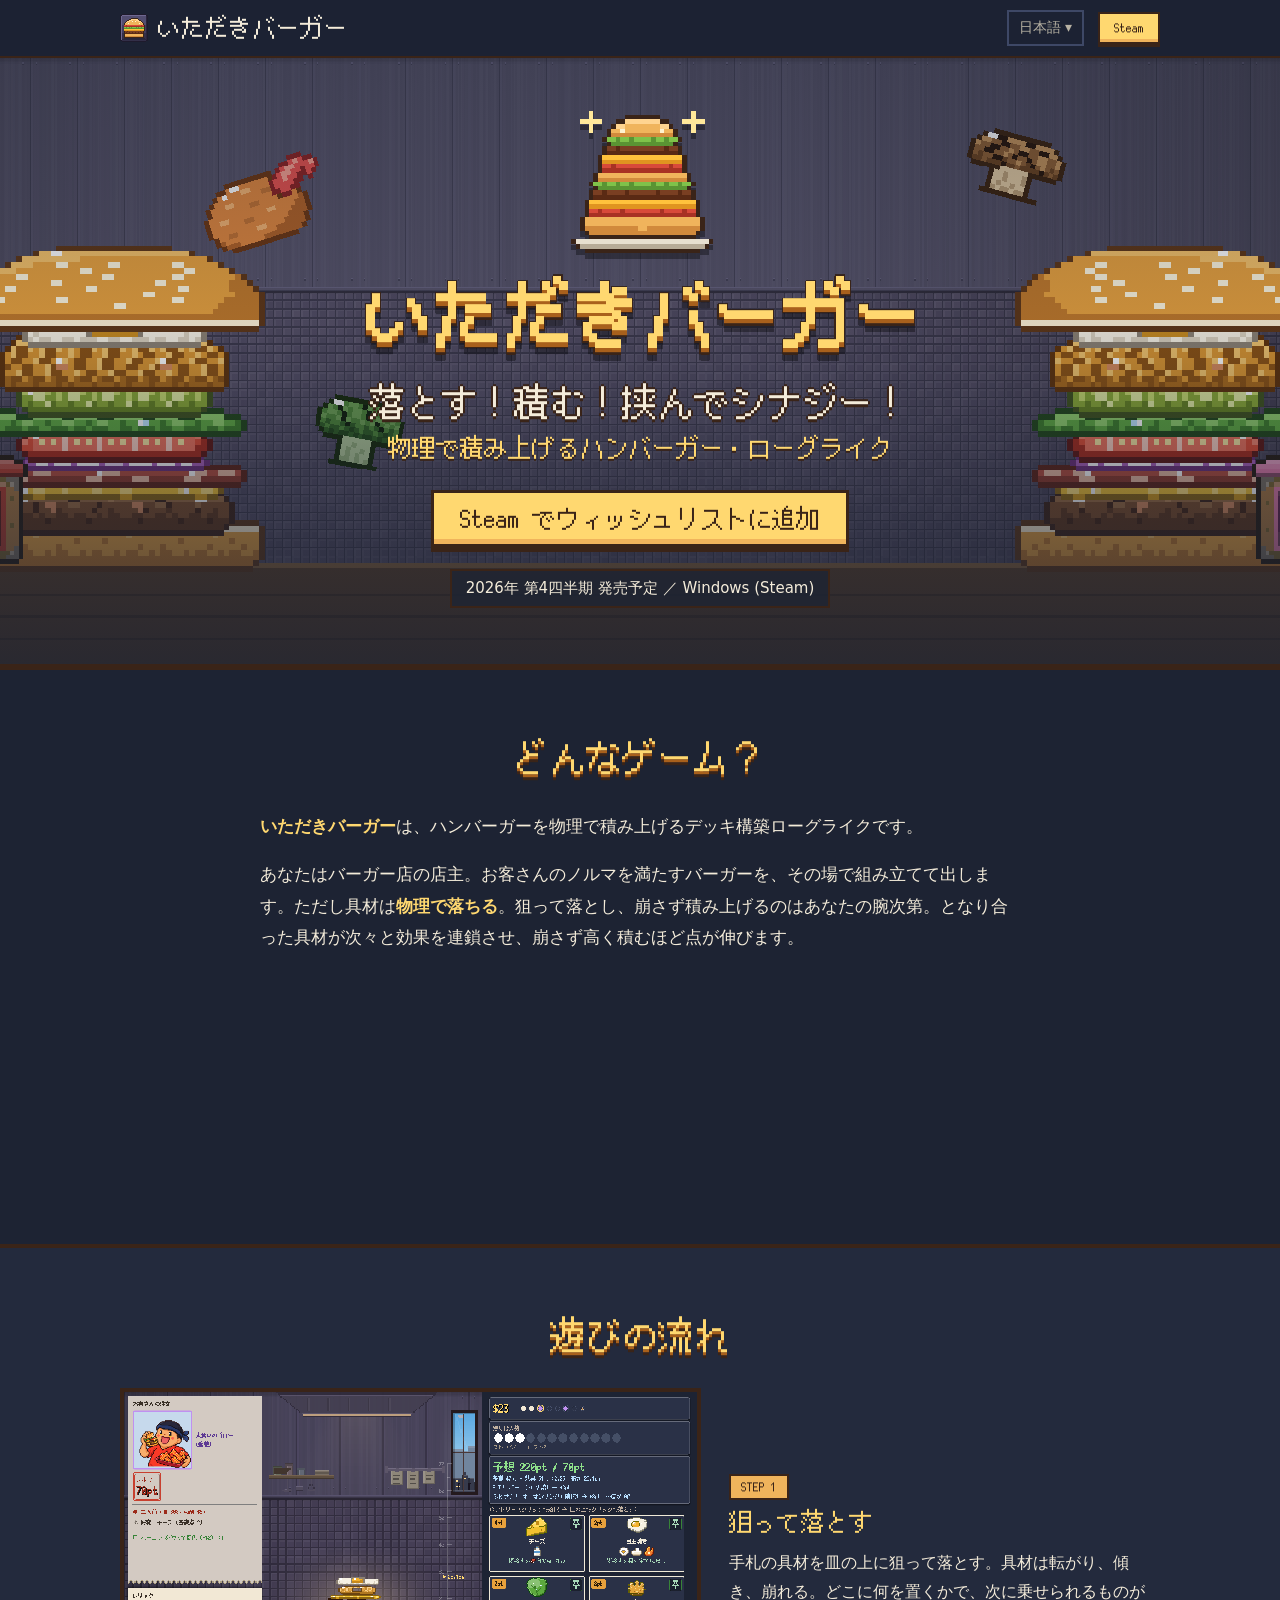
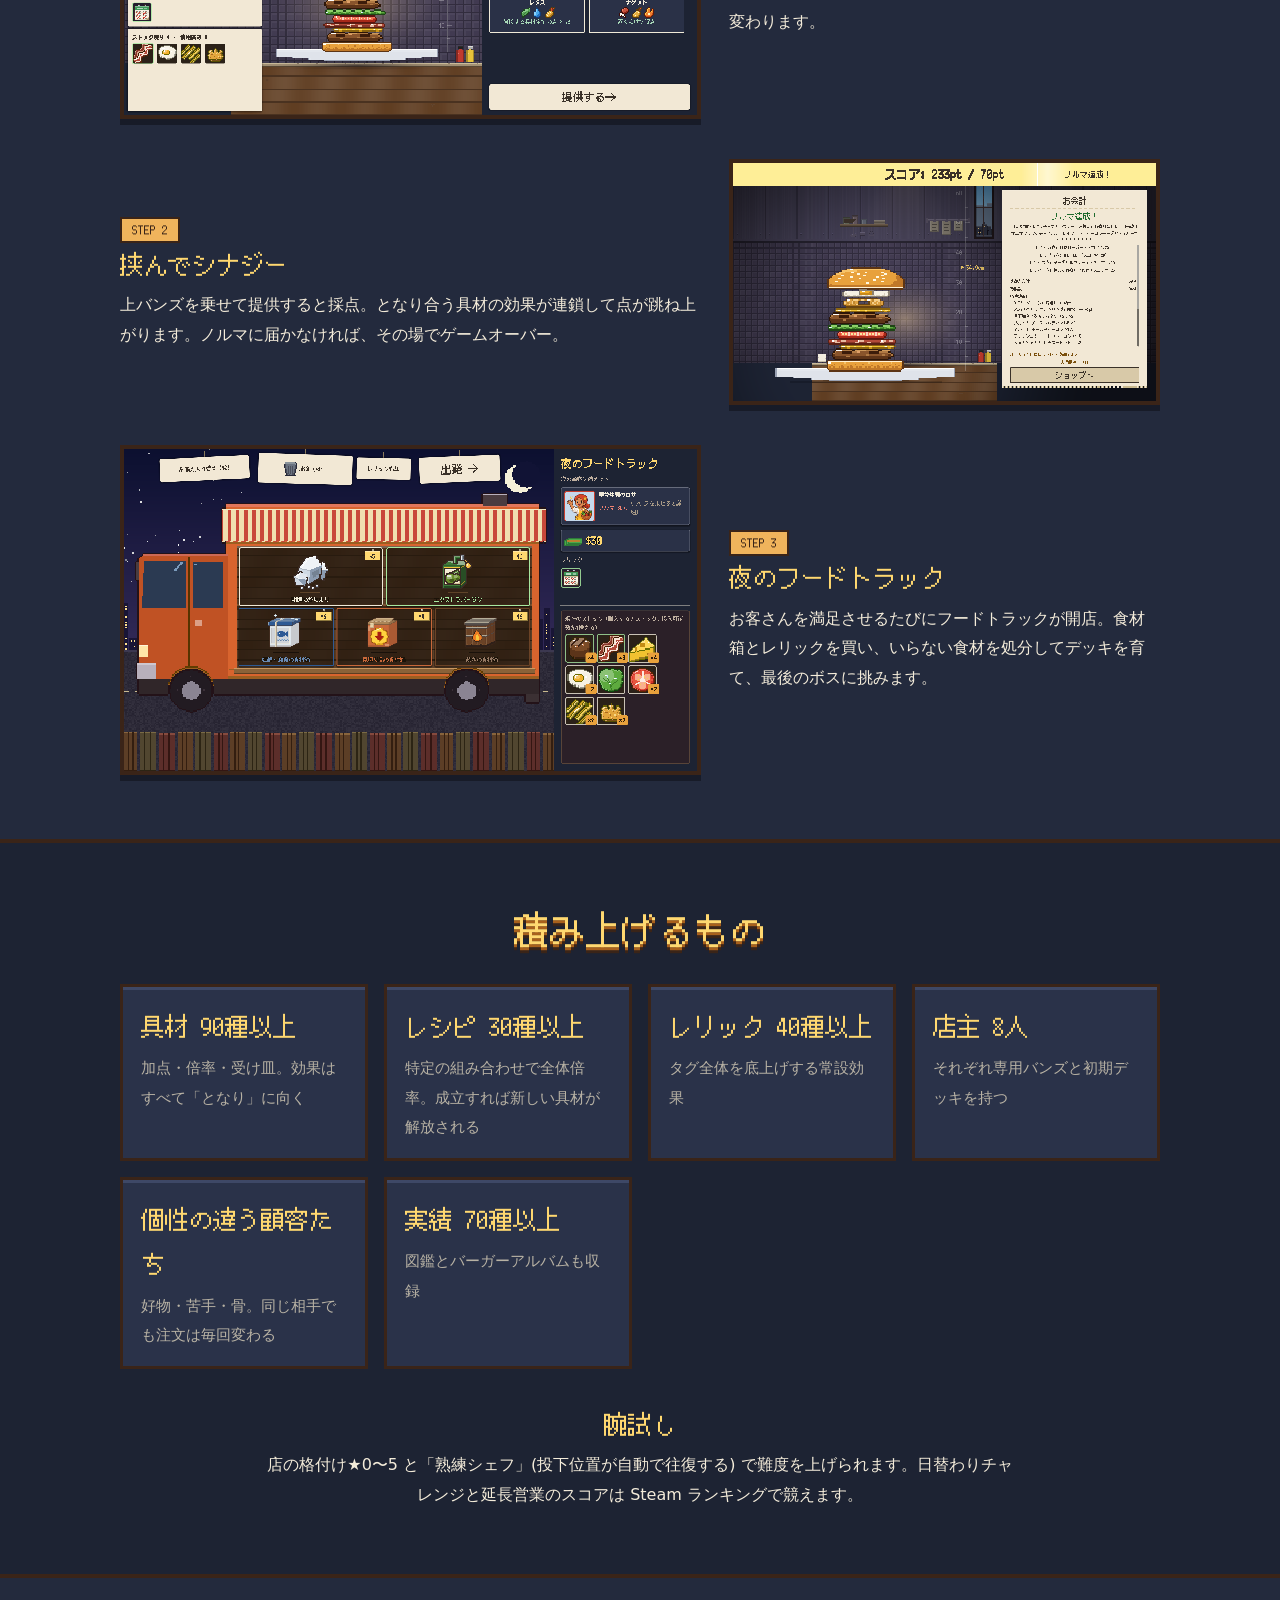
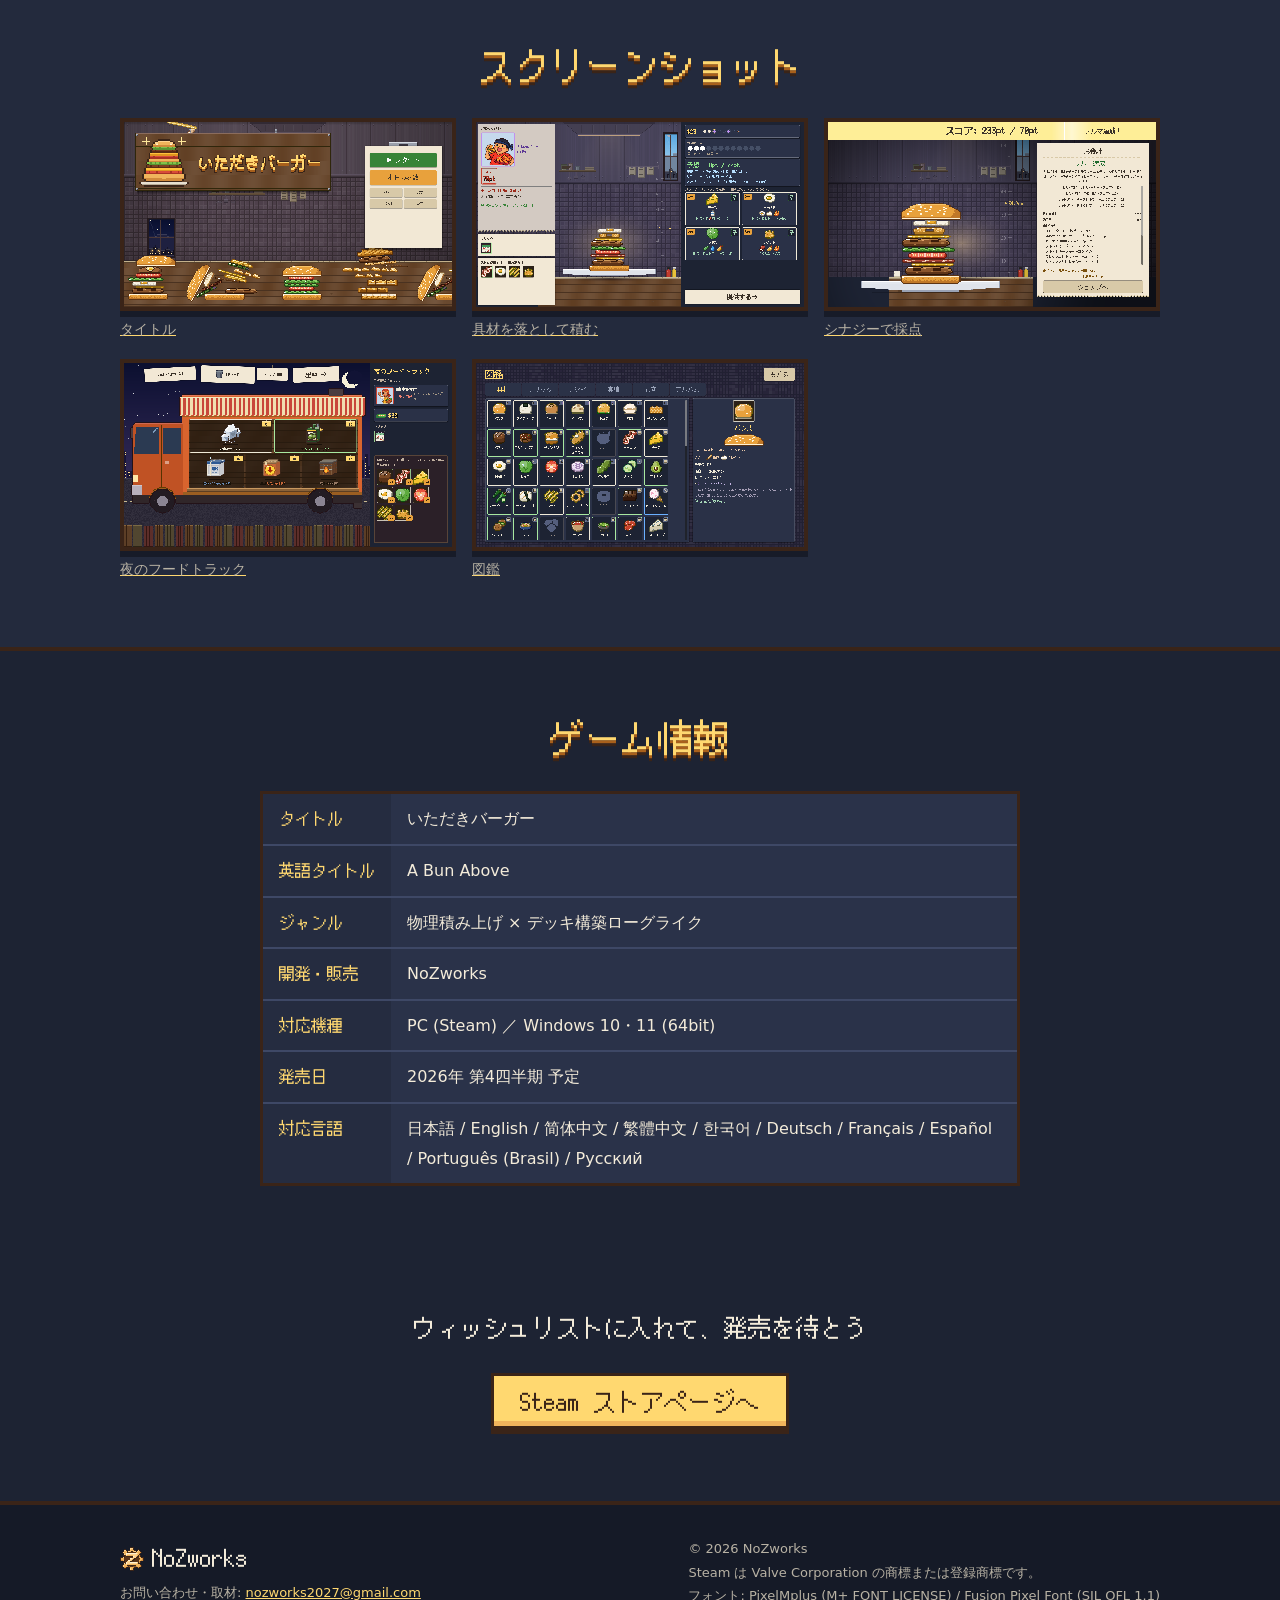
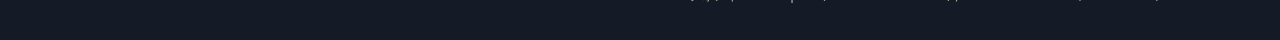
==== commit ffa791a7: "スクショを Steam ストアと同じ最新版に揃える (新しい顧客の絵、全言語で同じ並び)" ====
--- a/index.html
+++ b/index.html
@@ -116,7 +116,7 @@
           <li><a href="ru/" hreflang="ru" lang="ru">Русский</a></li>
         </ul>
       </details>
-      <a class="btn small" href="https://store.steampowered.com/app/5161560/?l=japanese">Steam</a>
+      <a class="btn small" href="https://store.steampowered.com/app/5161560/?l=japanese&utm_source=official_site&utm_medium=web&utm_campaign=site&utm_content=ja">Steam</a>
     </nav>
   </div>
 </header>
@@ -129,7 +129,7 @@
       </h1>
       <p class="tagline">落とす！積む！挟んでシナジー！</p>
       <p class="alt-name">物理で積み上げるハンバーガー・ローグライク</p>
-      <a class="btn" href="https://store.steampowered.com/app/5161560/?l=japanese">Steam でウィッシュリストに追加</a>
+      <a class="btn" href="https://store.steampowered.com/app/5161560/?l=japanese&utm_source=official_site&utm_medium=web&utm_campaign=site&utm_content=ja">Steam でウィッシュリストに追加</a>
       <p class="release">2026年 第4四半期 発売予定 ／ Windows (Steam)</p>
     </div>
   </div>
@@ -155,7 +155,7 @@
       <h2>遊びの流れ</h2>
       <div class="steps">
         <div class="step">
-          <img class="shot px" src="assets/ss/ja-2.png" width="1280" height="720" loading="lazy" alt="皿の上に具材を落として積み上げているゲーム画面">
+          <img class="shot px" src="assets/ss/ja-2.png" width="1920" height="1080" loading="lazy" alt="皿の上に具材を落として積み上げているゲーム画面">
           <div>
             <span class="num">STEP 1</span>
             <h3>狙って落とす</h3>
@@ -163,7 +163,7 @@
           </div>
         </div>
         <div class="step">
-          <img class="shot px" src="assets/ss/ja-3.png" width="1280" height="720" loading="lazy" alt="となり合う具材のシナジーで点が伸びる採点画面">
+          <img class="shot px" src="assets/ss/ja-3.png" width="1920" height="1080" loading="lazy" alt="となり合う具材のシナジーで点が伸びる採点画面">
           <div>
             <span class="num">STEP 2</span>
             <h3>挟んでシナジー</h3>
@@ -171,7 +171,7 @@
           </div>
         </div>
         <div class="step">
-          <img class="shot px" src="assets/ss/ja-5.png" width="1280" height="720" loading="lazy" alt="夜のフードトラックで食材箱とレリックを買うショップ画面">
+          <img class="shot px" src="assets/ss/ja-4.png" width="1920" height="1080" loading="lazy" alt="夜のフードトラックで食材箱とレリックを買うショップ画面">
           <div>
             <span class="num">STEP 3</span>
             <h3>夜のフードトラック</h3>
@@ -204,11 +204,11 @@
     <div class="wrap">
       <h2>スクリーンショット</h2>
       <div class="gallery">
-        <a href="assets/ss/ja-1.png"><figure><img class="shot px" src="assets/ss/ja-1.png" width="1280" height="720" loading="lazy" alt="いただきバーガーのタイトル画面"><figcaption>タイトル</figcaption></figure></a>
-        <a href="assets/ss/ja-2.png"><figure><img class="shot px" src="assets/ss/ja-2.png" width="1280" height="720" loading="lazy" alt="具材を積み上げるゲーム画面"><figcaption>具材を落として積む</figcaption></figure></a>
-        <a href="assets/ss/ja-3.png"><figure><img class="shot px" src="assets/ss/ja-3.png" width="1280" height="720" loading="lazy" alt="シナジーが連鎖する採点画面"><figcaption>シナジーで採点</figcaption></figure></a>
-        <a href="assets/ss/ja-4.png"><figure><img class="shot px" src="assets/ss/ja-4.png" width="1280" height="720" loading="lazy" alt="お客さんの結果画面"><figcaption>結果</figcaption></figure></a>
-        <a href="assets/ss/ja-5.png"><figure><img class="shot px" src="assets/ss/ja-5.png" width="1280" height="720" loading="lazy" alt="夜のフードトラックのショップ画面"><figcaption>夜のフードトラック</figcaption></figure></a>
+        <a href="assets/ss/ja-1.png"><figure><img class="shot px" src="assets/ss/ja-1.png" width="1920" height="1080" loading="lazy" alt="いただきバーガーのタイトル画面"><figcaption>タイトル</figcaption></figure></a>
+        <a href="assets/ss/ja-2.png"><figure><img class="shot px" src="assets/ss/ja-2.png" width="1920" height="1080" loading="lazy" alt="具材を積み上げるゲーム画面"><figcaption>具材を落として積む</figcaption></figure></a>
+        <a href="assets/ss/ja-3.png"><figure><img class="shot px" src="assets/ss/ja-3.png" width="1920" height="1080" loading="lazy" alt="シナジーが連鎖する採点画面"><figcaption>シナジーで採点</figcaption></figure></a>
+        <a href="assets/ss/ja-4.png"><figure><img class="shot px" src="assets/ss/ja-4.png" width="1920" height="1080" loading="lazy" alt="夜のフードトラックのショップ画面"><figcaption>夜のフードトラック</figcaption></figure></a>
+        <a href="assets/ss/ja-5.png"><figure><img class="shot px" src="assets/ss/ja-5.png" width="1920" height="1080" loading="lazy" alt="集めた具材やレシピを見返せる図鑑の画面"><figcaption>図鑑</figcaption></figure></a>
       </div>
     </div>
   </section>
@@ -232,7 +232,7 @@
 
   <div class="cta-bottom">
     <p>ウィッシュリストに入れて、発売を待とう</p>
-    <a class="btn" href="https://store.steampowered.com/app/5161560/?l=japanese">Steam ストアページへ</a>
+    <a class="btn" href="https://store.steampowered.com/app/5161560/?l=japanese&utm_source=official_site&utm_medium=web&utm_campaign=site&utm_content=ja">Steam ストアページへ</a>
   </div>
 </main>
 
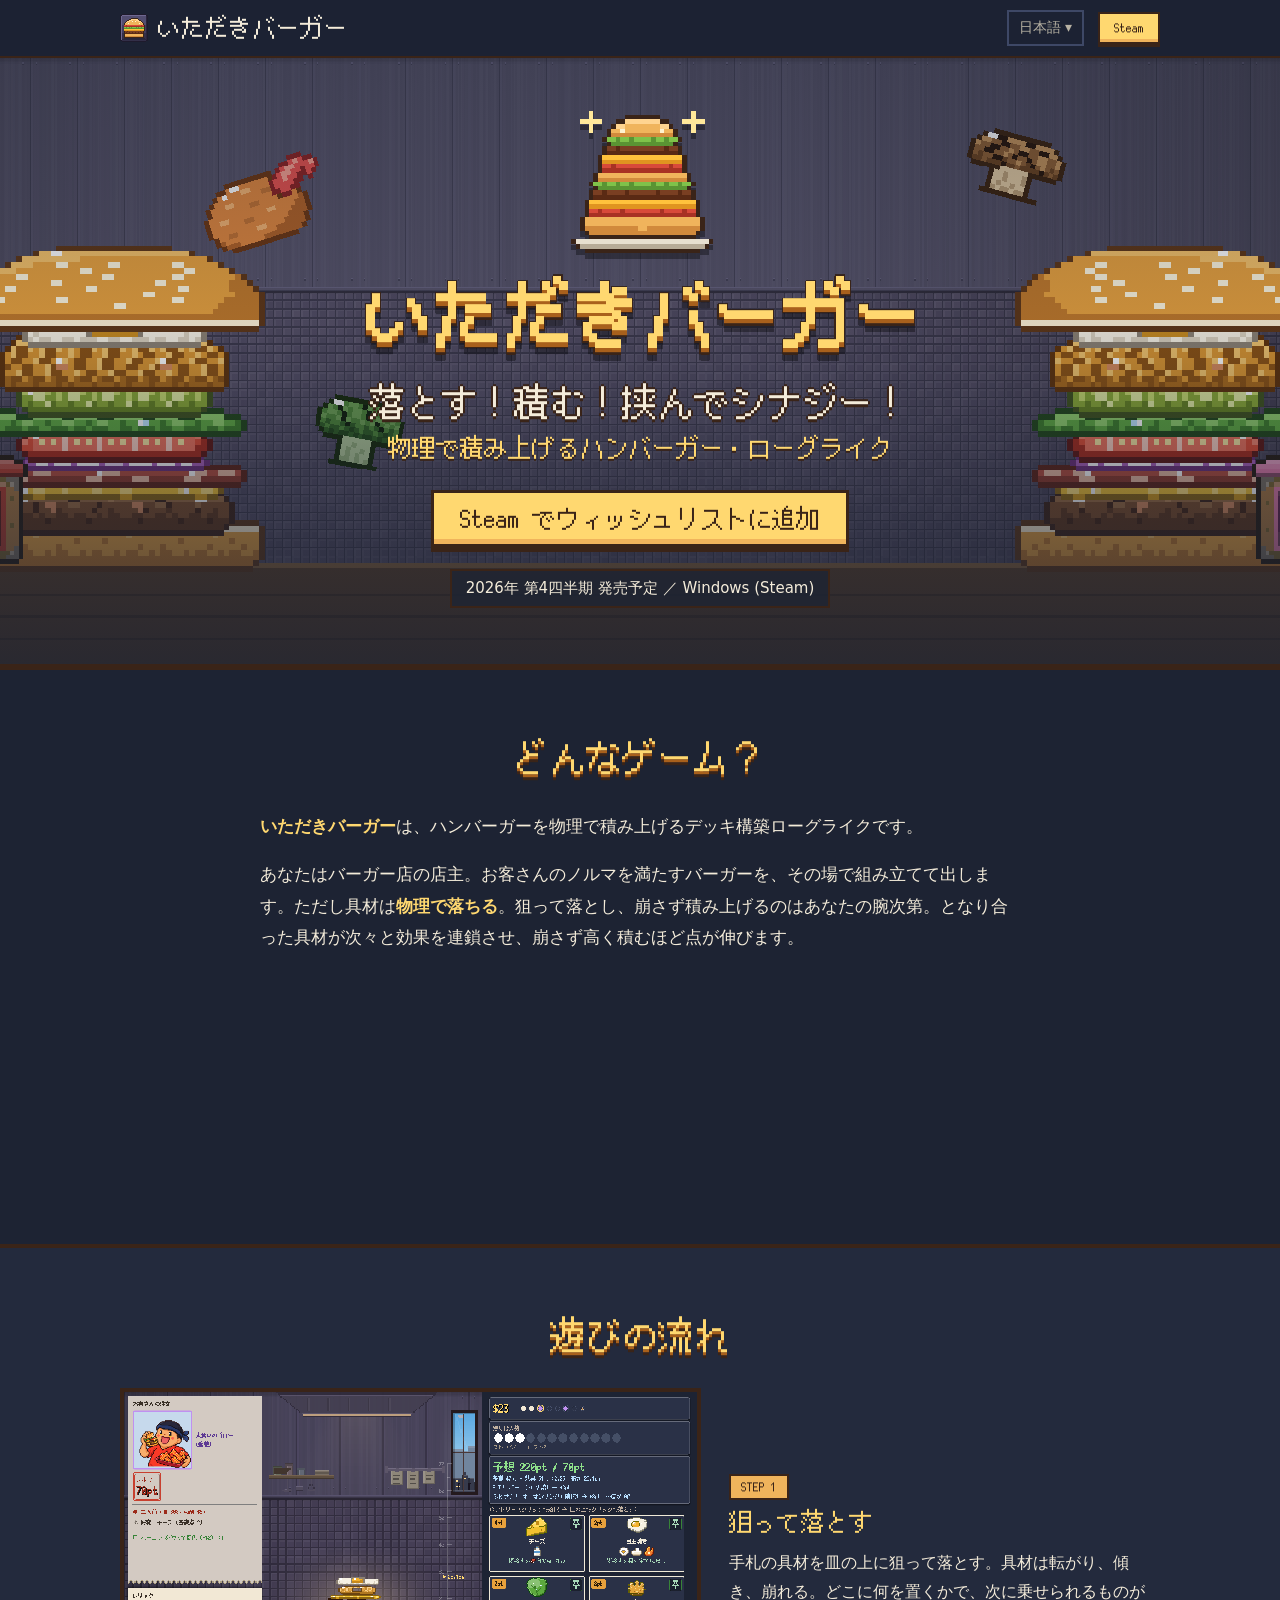
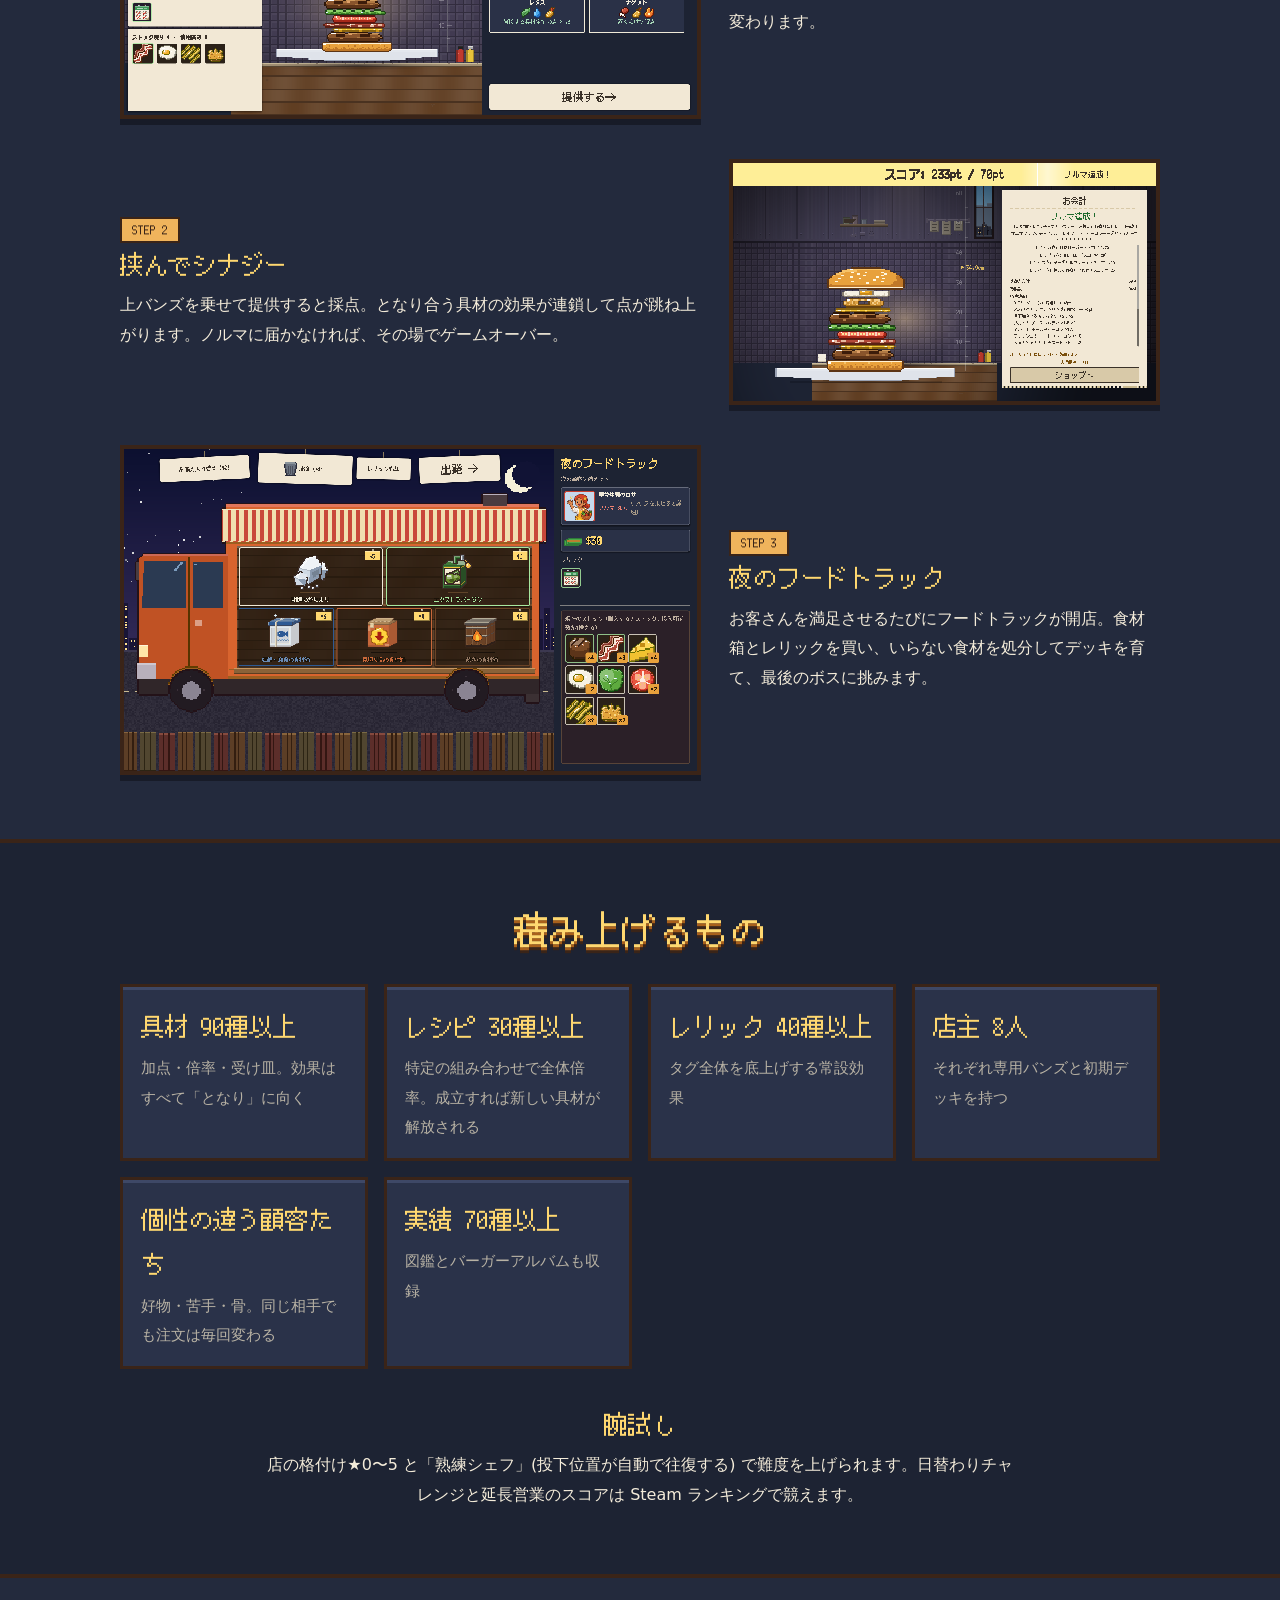
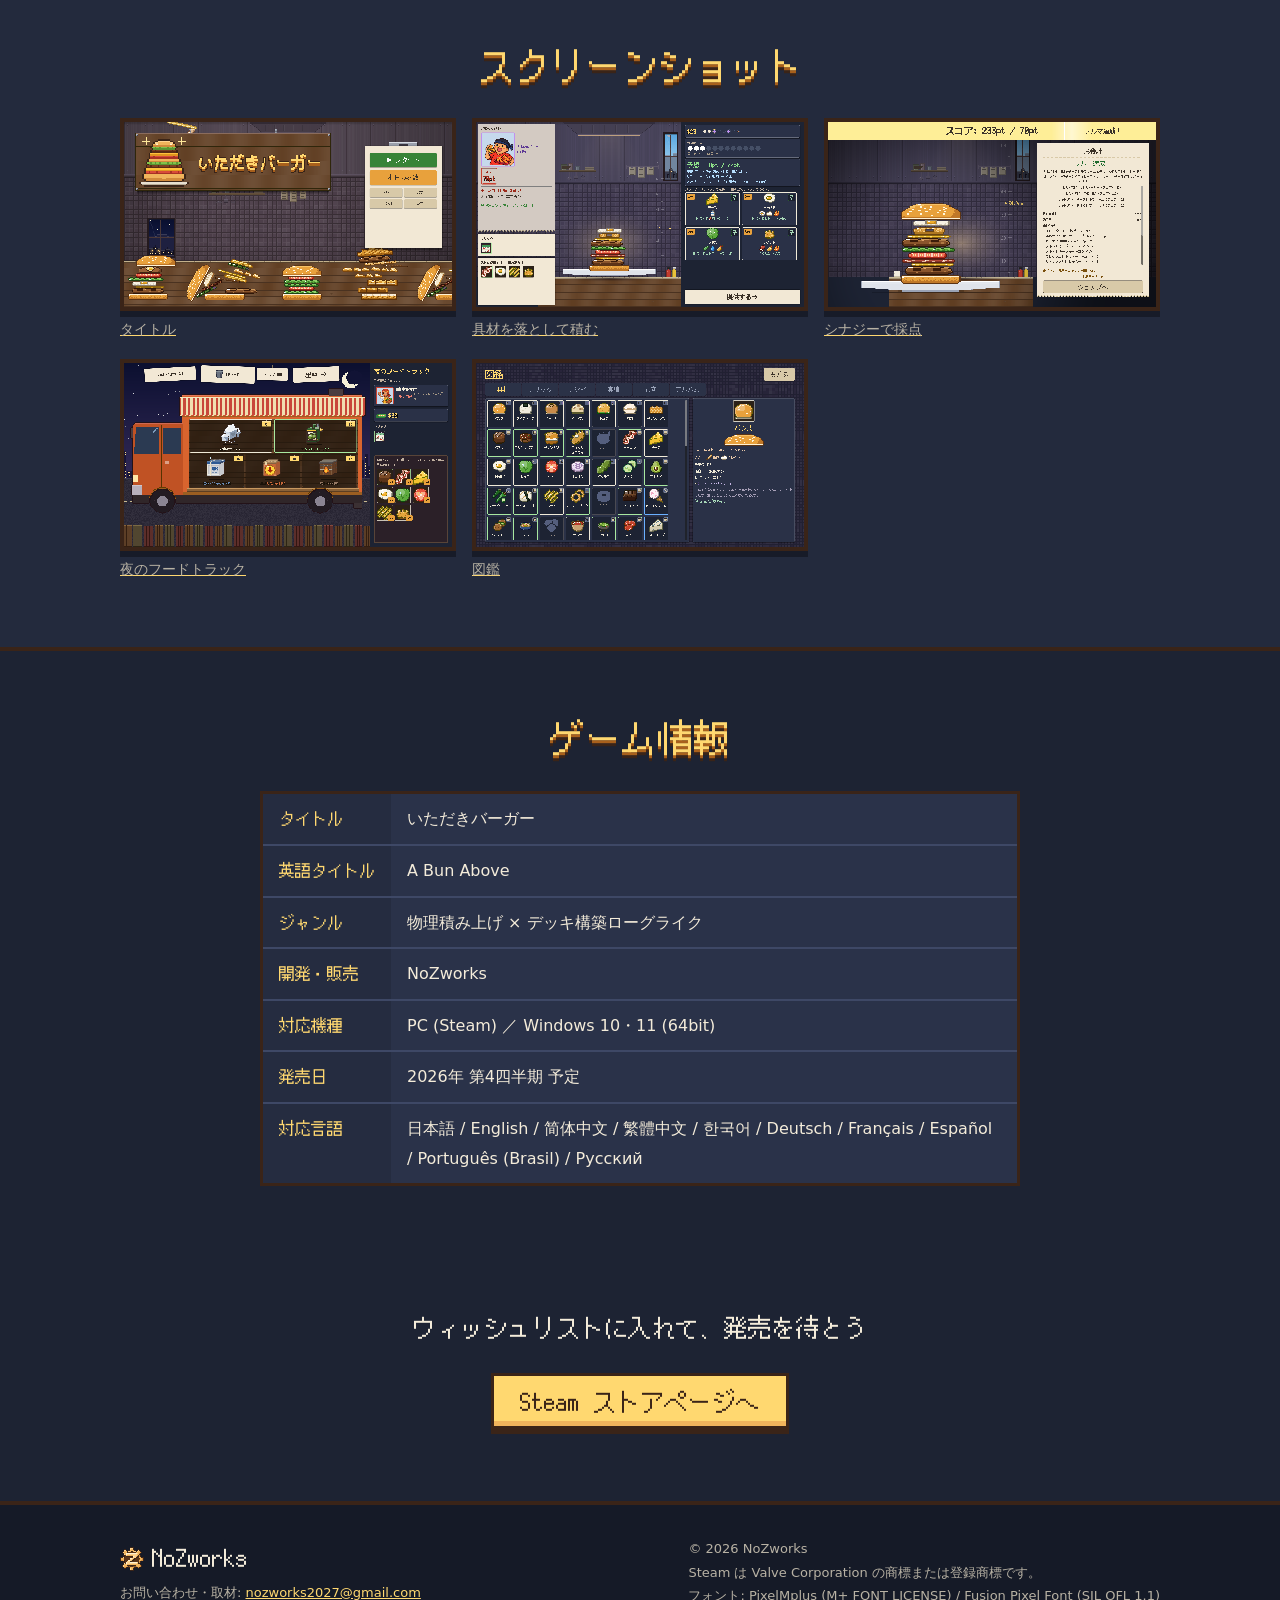
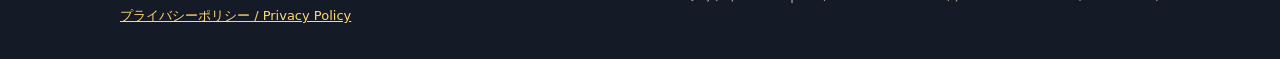
==== commit 399b0f7a: "プライバシーポリシーのページを追加し、全ページのフッターからリンクする ゲームが匿名のプレイデータを送るため (日本語・英語)。" ====
--- a/index.html
+++ b/index.html
@@ -241,6 +241,7 @@
     <div>
       <p class="maker"><img class="px" src="assets/nozworks-gear.png" alt="" width="24" height="24">NoZworks</p>
       <p>お問い合わせ・取材: <a href="mailto:nozworks2027@gmail.com">nozworks2027@gmail.com</a></p>
+      <p><a href="privacy/">プライバシーポリシー / Privacy Policy</a></p>
     </div>
     <div>
       <p>&copy; 2026 NoZworks</p>
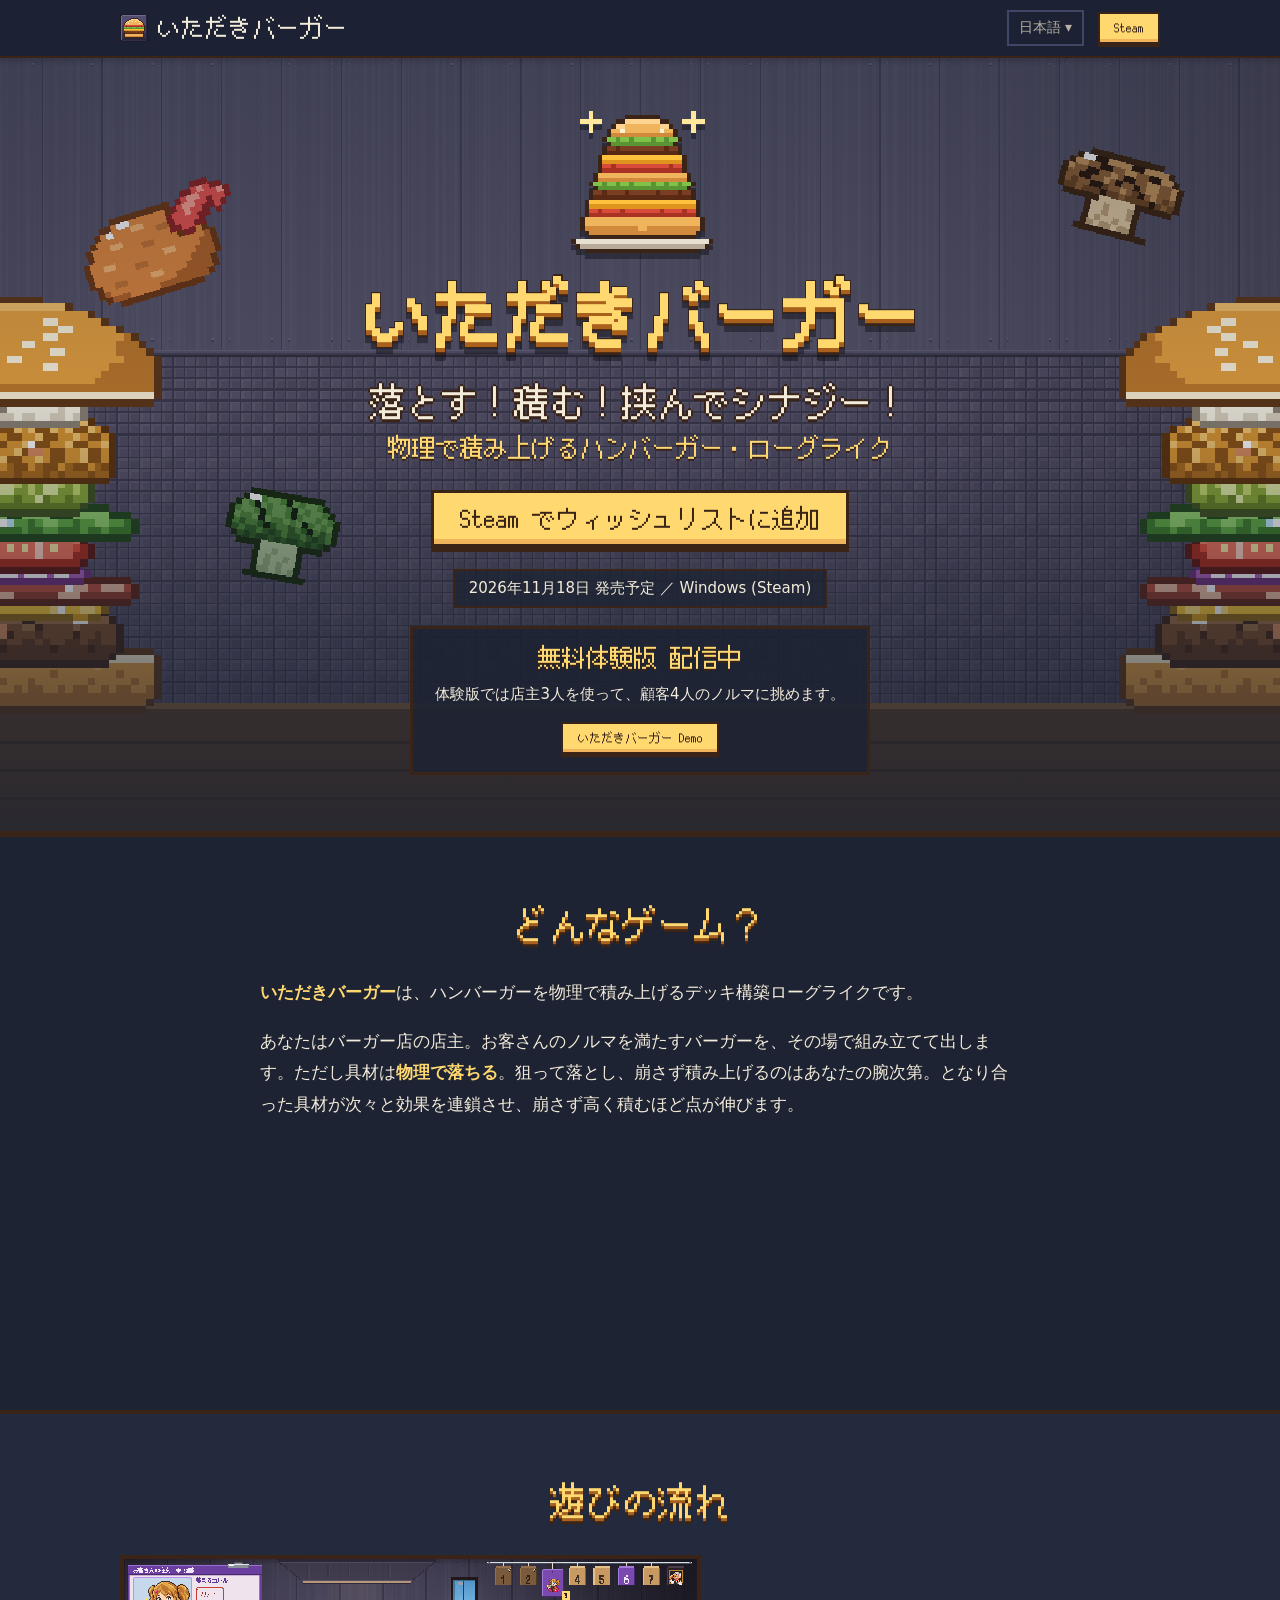
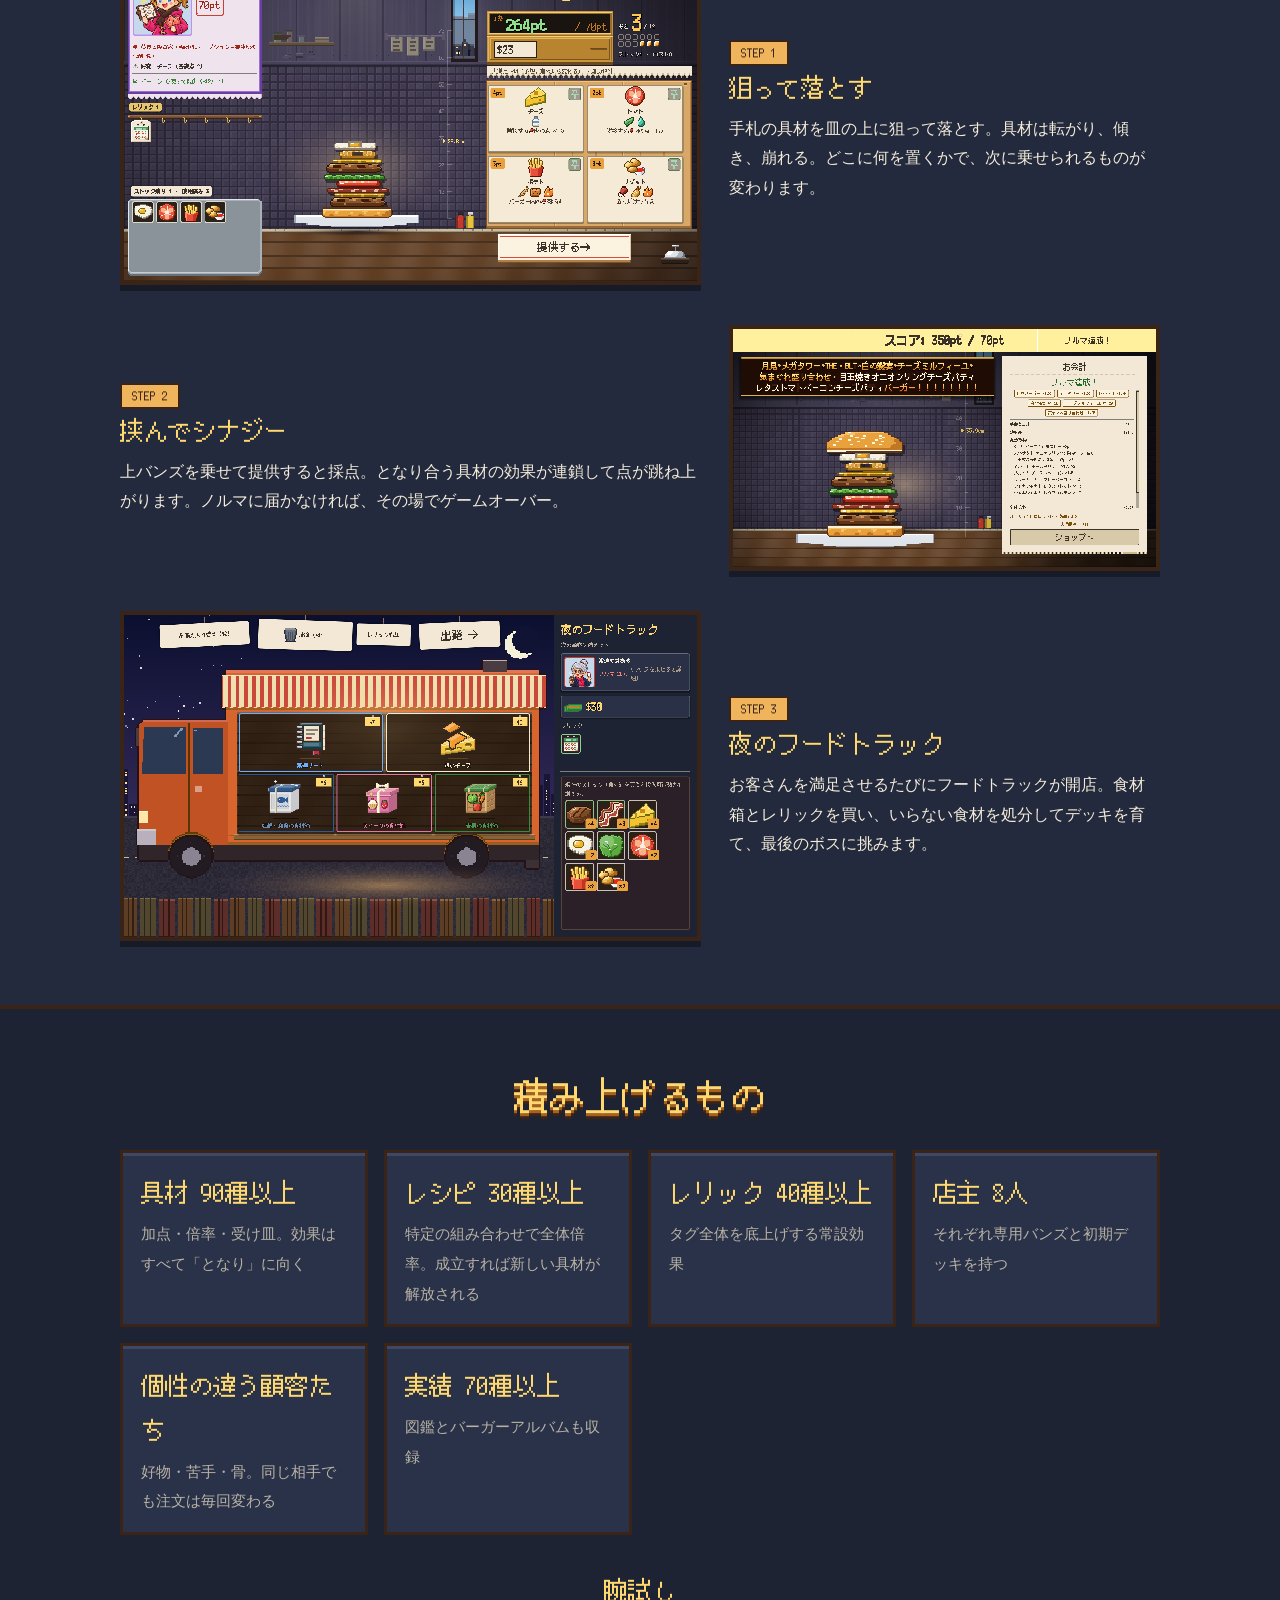
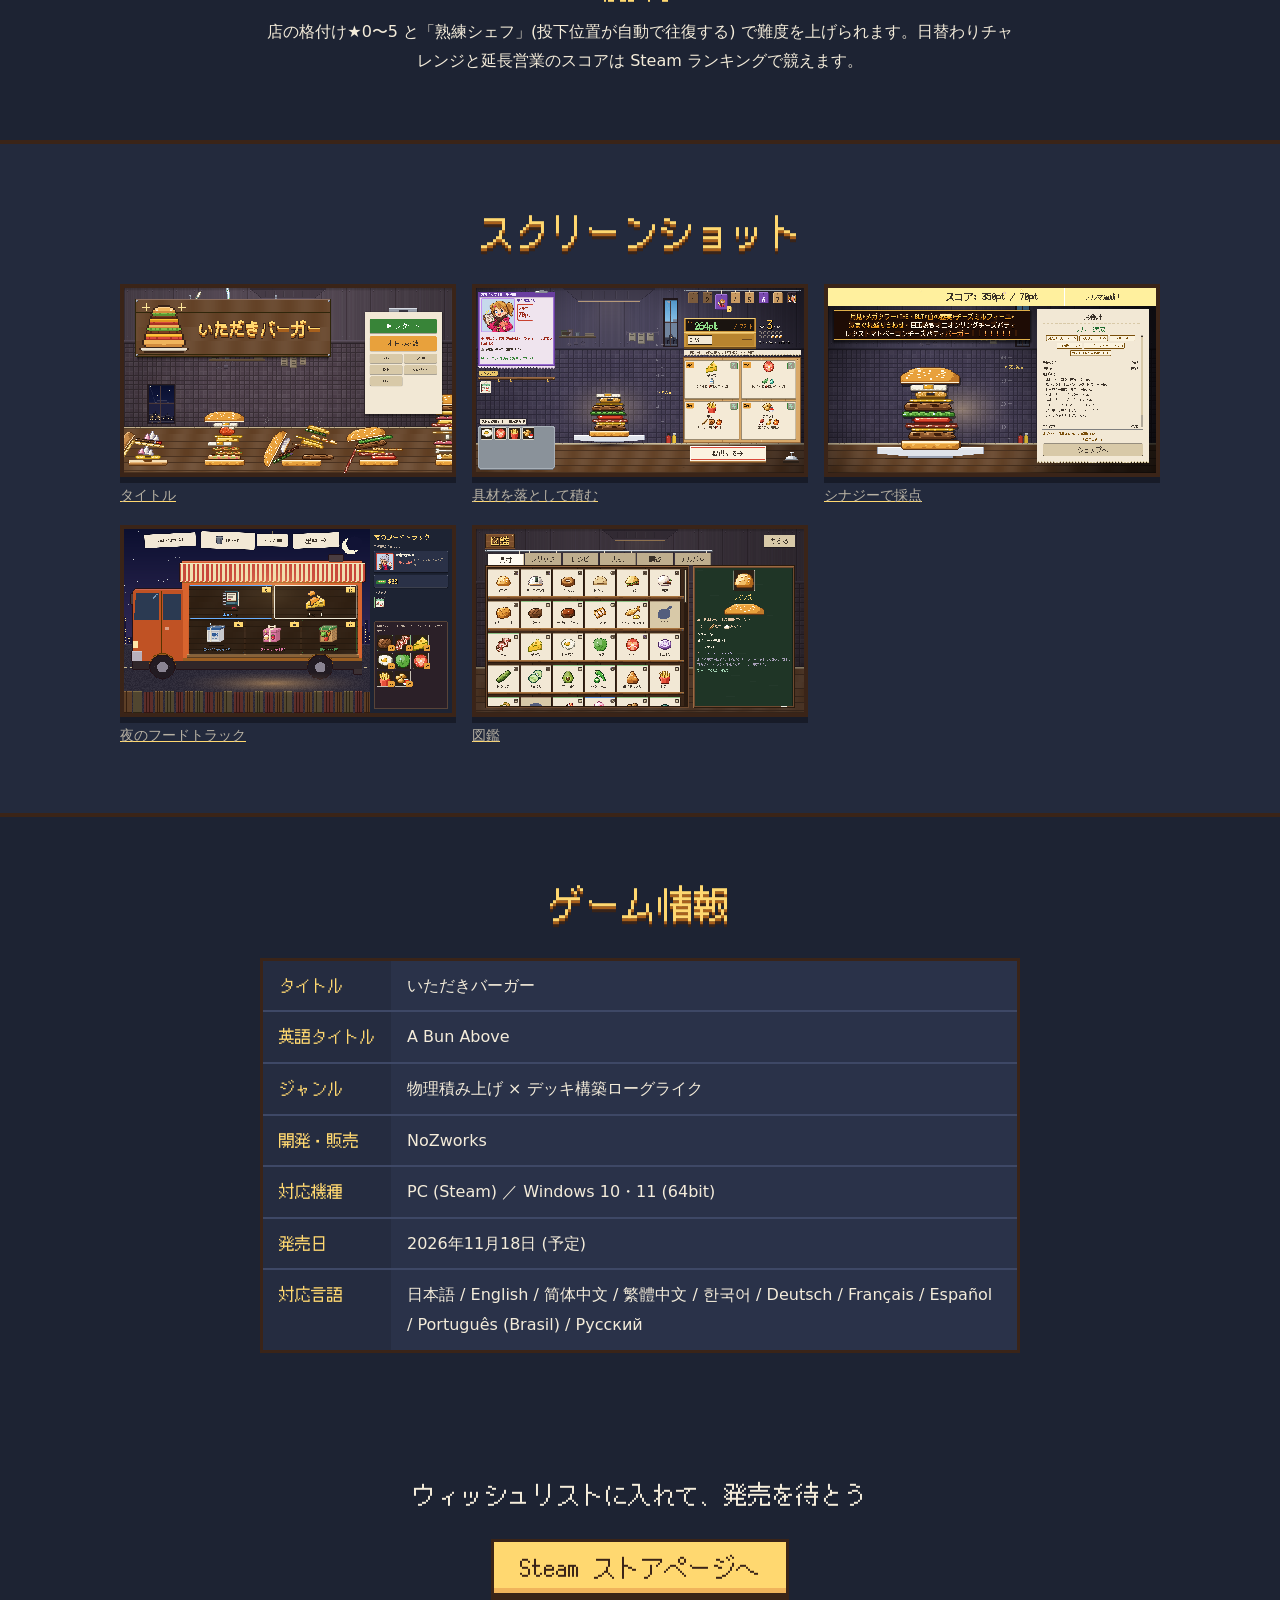
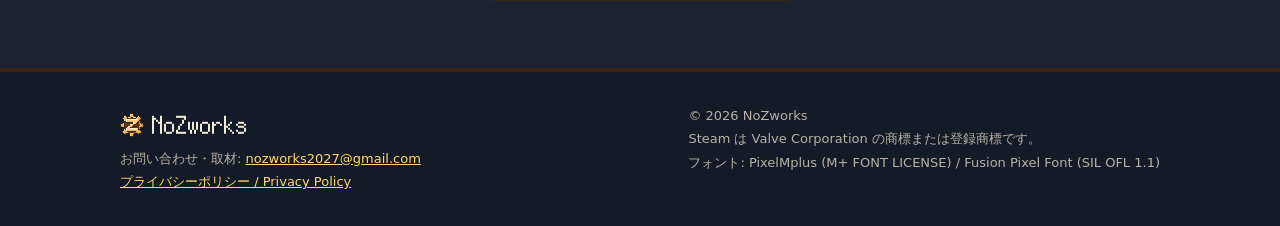
==== commit 8f1bc1b1: "スクショを 10/18 のストアと同じ版に差し替え、発売日を 11/18 に、体験版の案内と Next Fest の札 (会期後に自動で消える) を追加" ====
--- a/index.html
+++ b/index.html
@@ -130,7 +130,13 @@
       <p class="tagline">落とす！積む！挟んでシナジー！</p>
       <p class="alt-name">物理で積み上げるハンバーガー・ローグライク</p>
       <a class="btn" href="https://store.steampowered.com/app/5161560/?l=japanese&utm_source=official_site&utm_medium=web&utm_campaign=site&utm_content=ja">Steam でウィッシュリストに追加</a>
-      <p class="release">2026年 第4四半期 発売予定 ／ Windows (Steam)</p>
+      <p class="release">2026年11月18日 発売予定 ／ Windows (Steam)</p>
+      <div class="demo">
+        <p class="fest" data-until="2026-10-26T17:00:00Z">Steam Next Fest</p>
+        <p class="demo-h">無料体験版 配信中</p>
+        <p class="demo-scope">体験版では店主3人を使って、顧客4人のノルマに挑めます。</p>
+        <a class="btn small" href="https://store.steampowered.com/app/5194060/?l=japanese&utm_source=official_site&utm_medium=web&utm_campaign=demo&utm_content=ja">いただきバーガー Demo</a>
+      </div>
     </div>
   </div>
 
@@ -222,13 +228,11 @@
         <dt>ジャンル</dt><dd>物理積み上げ × デッキ構築ローグライク</dd>
         <dt>開発・販売</dt><dd>NoZworks</dd>
         <dt>対応機種</dt><dd>PC (Steam) ／ Windows 10・11 (64bit)</dd>
-        <dt>発売日</dt><dd>2026年 第4四半期 予定</dd>
+        <dt>発売日</dt><dd>2026年11月18日 (予定)</dd>
         <dt>対応言語</dt><dd>日本語 / English / 简体中文 / 繁體中文 / 한국어 / Deutsch / Français / Español / Português (Brasil) / Русский</dd>
       </dl>
     </div>
   </section>
-
-  <!-- demo: announce the Next Fest (October 2026) demo here once it is live -->
 
   <div class="cta-bottom">
     <p>ウィッシュリストに入れて、発売を待とう</p>
@@ -251,5 +255,6 @@
   </div>
 </footer>
 
+<script>document.querySelectorAll("[data-until]").forEach(function (e) { if (Date.now() > Date.parse(e.dataset.until)) e.remove(); });</script>
 </body>
 </html>
--- a/style.css
+++ b/style.css
@@ -42,7 +42,7 @@
 html[lang="ko"] { word-break: keep-all; }
 html[lang="ru"] { --pixel: system-ui, -apple-system, "Segoe UI", Roboto, sans-serif; }
 html[lang="ru"] h2, html[lang="ru"] h3, html[lang="ru"] .tagline, html[lang="ru"] .btn,
-html[lang="ru"] .features b, html[lang="ru"] .brand { font-weight: 700; }
+html[lang="ru"] .features b, html[lang="ru"] .brand, html[lang="ru"] .demo-h { font-weight: 700; }
 
 * { box-sizing: border-box; }
 
@@ -158,6 +158,21 @@
   background: rgba(29,35,51,0.8); padding: 4px 14px; border: 2px solid var(--dark);
 }
 
+/* 体験版の案内 (2026-10-20)。発売日の行の下に置く */
+.demo {
+  margin: 18px 0 0; padding: 14px 22px 18px; max-width: 560px;
+  background: rgba(29,35,51,0.88); border: 3px solid var(--dark);
+  display: flex; flex-direction: column; align-items: center; gap: 6px;
+}
+.demo p { margin: 0; }
+.demo .fest {
+  font-family: var(--pixel); font-size: 12px; letter-spacing: 0.05em;
+  color: var(--dark); background: var(--brass); padding: 2px 10px;
+}
+.demo-h { font-family: var(--pixel); font-size: 24px; line-height: 1.3; color: var(--gold); text-shadow: 0 2px 0 var(--dark); }
+.demo-scope { font-size: 15px; color: var(--ink); }
+.demo .btn { margin-top: 8px; }
+
 /* ---------- セクション共通 ---------- */
 
 section { padding-block: 64px; }
@@ -248,6 +263,7 @@
   h2, .tagline { font-size: 24px; }
   .btn, .brand { font-size: 18px; }
   .alt-name { font-size: 16px; }
+  .demo-h { font-size: 18px; }
 }
 
 /* ---------- フッター ---------- */
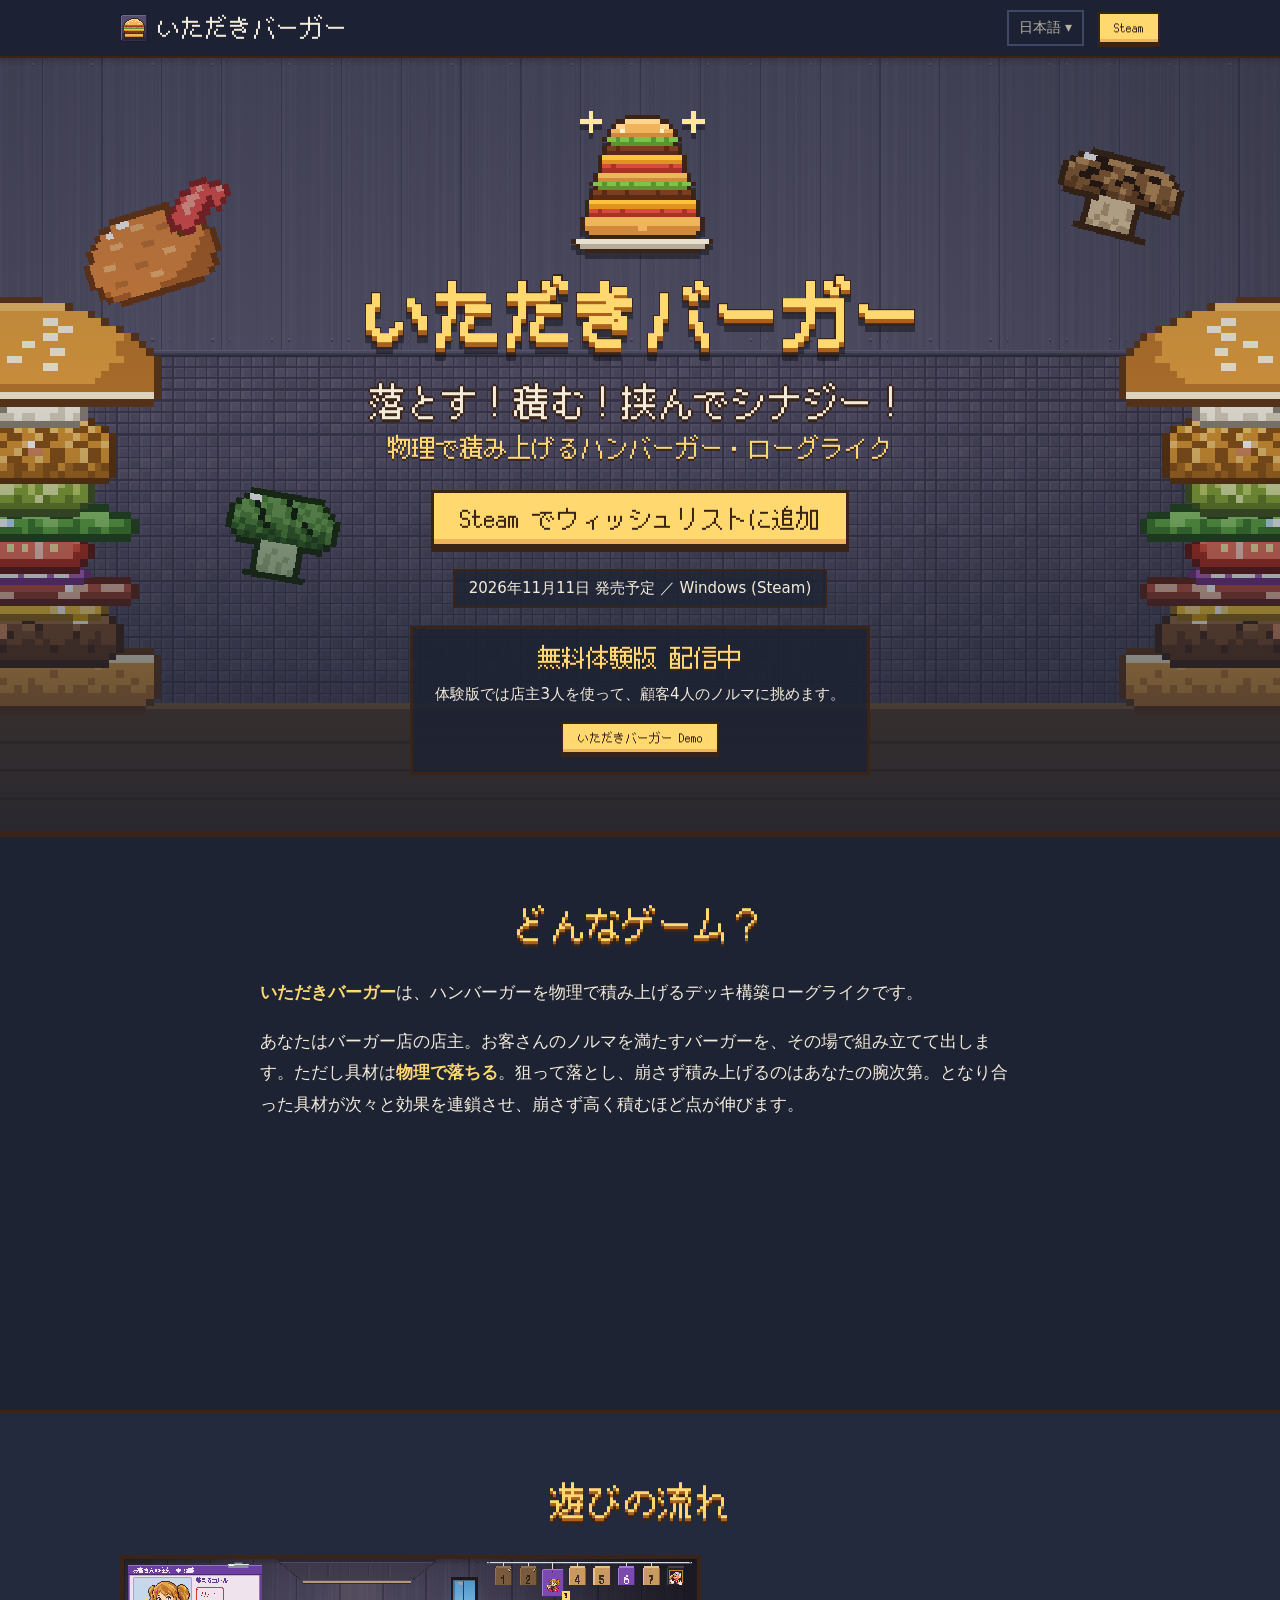
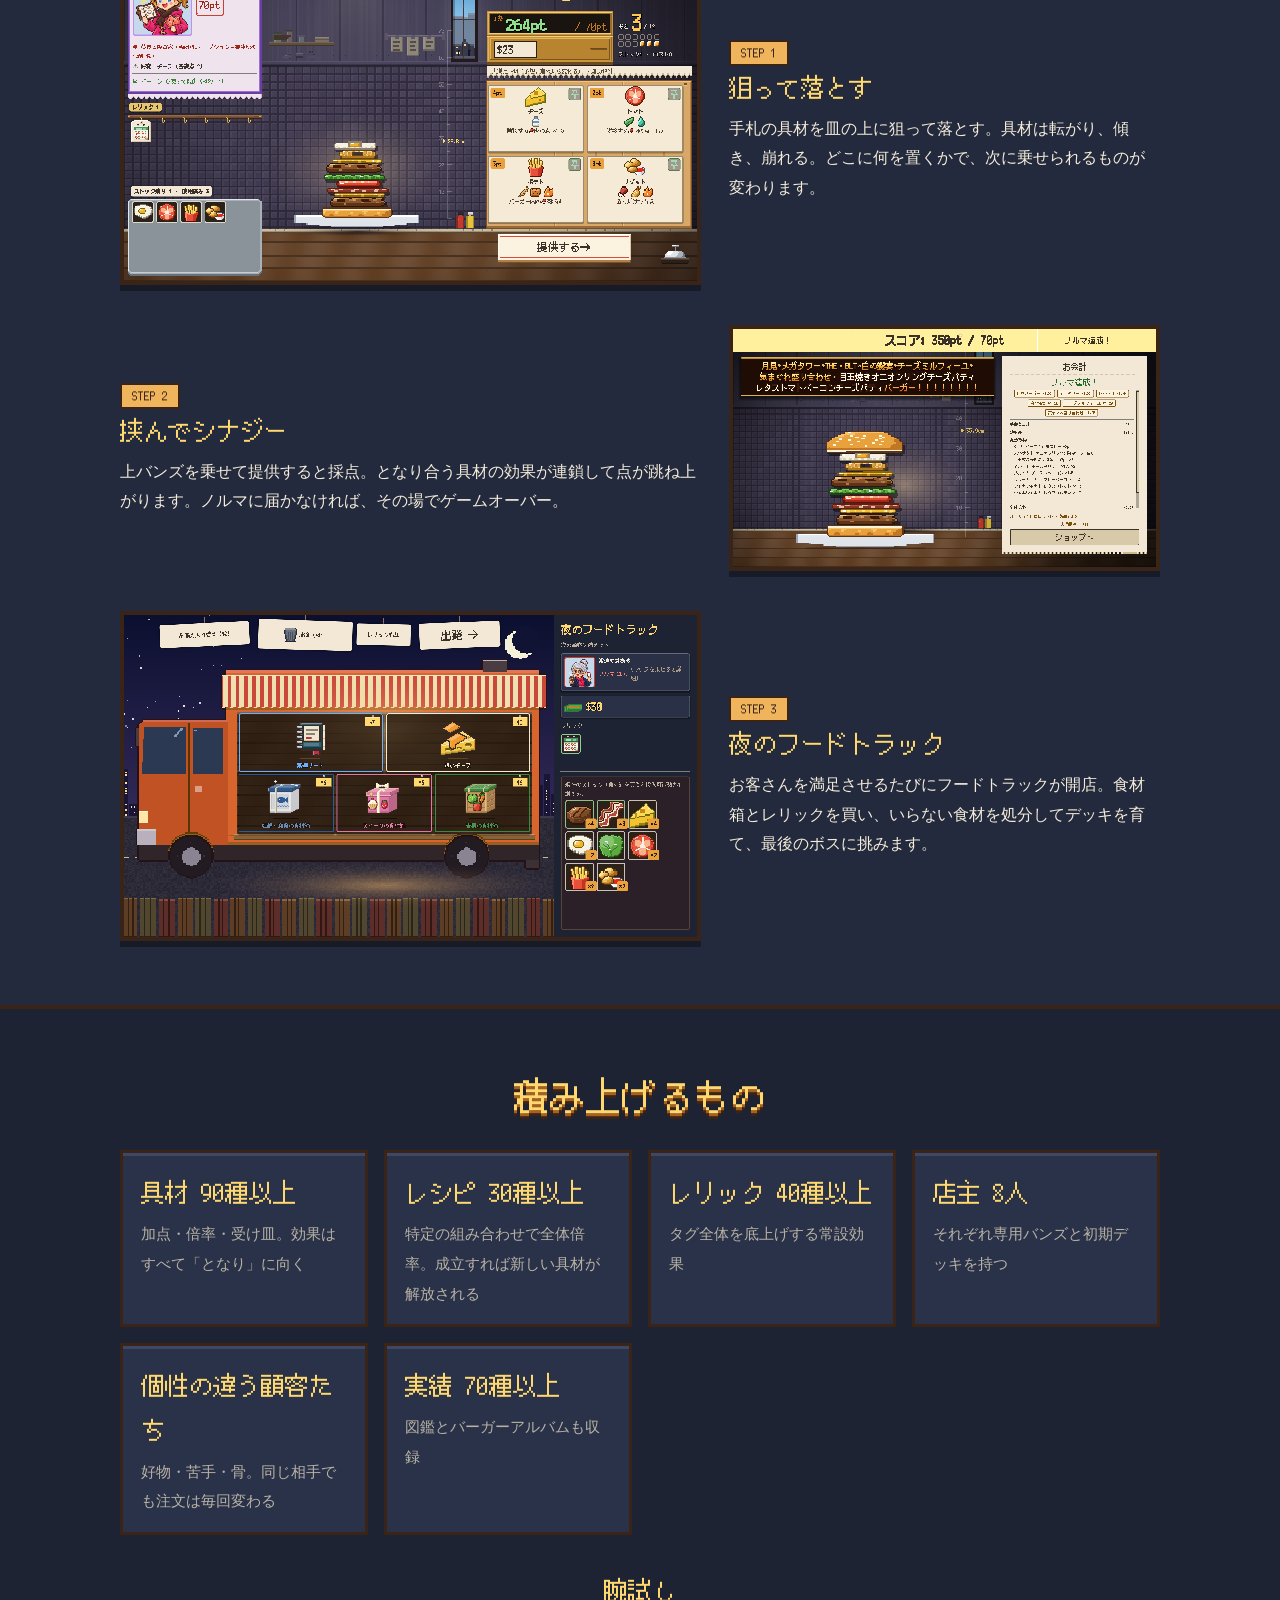
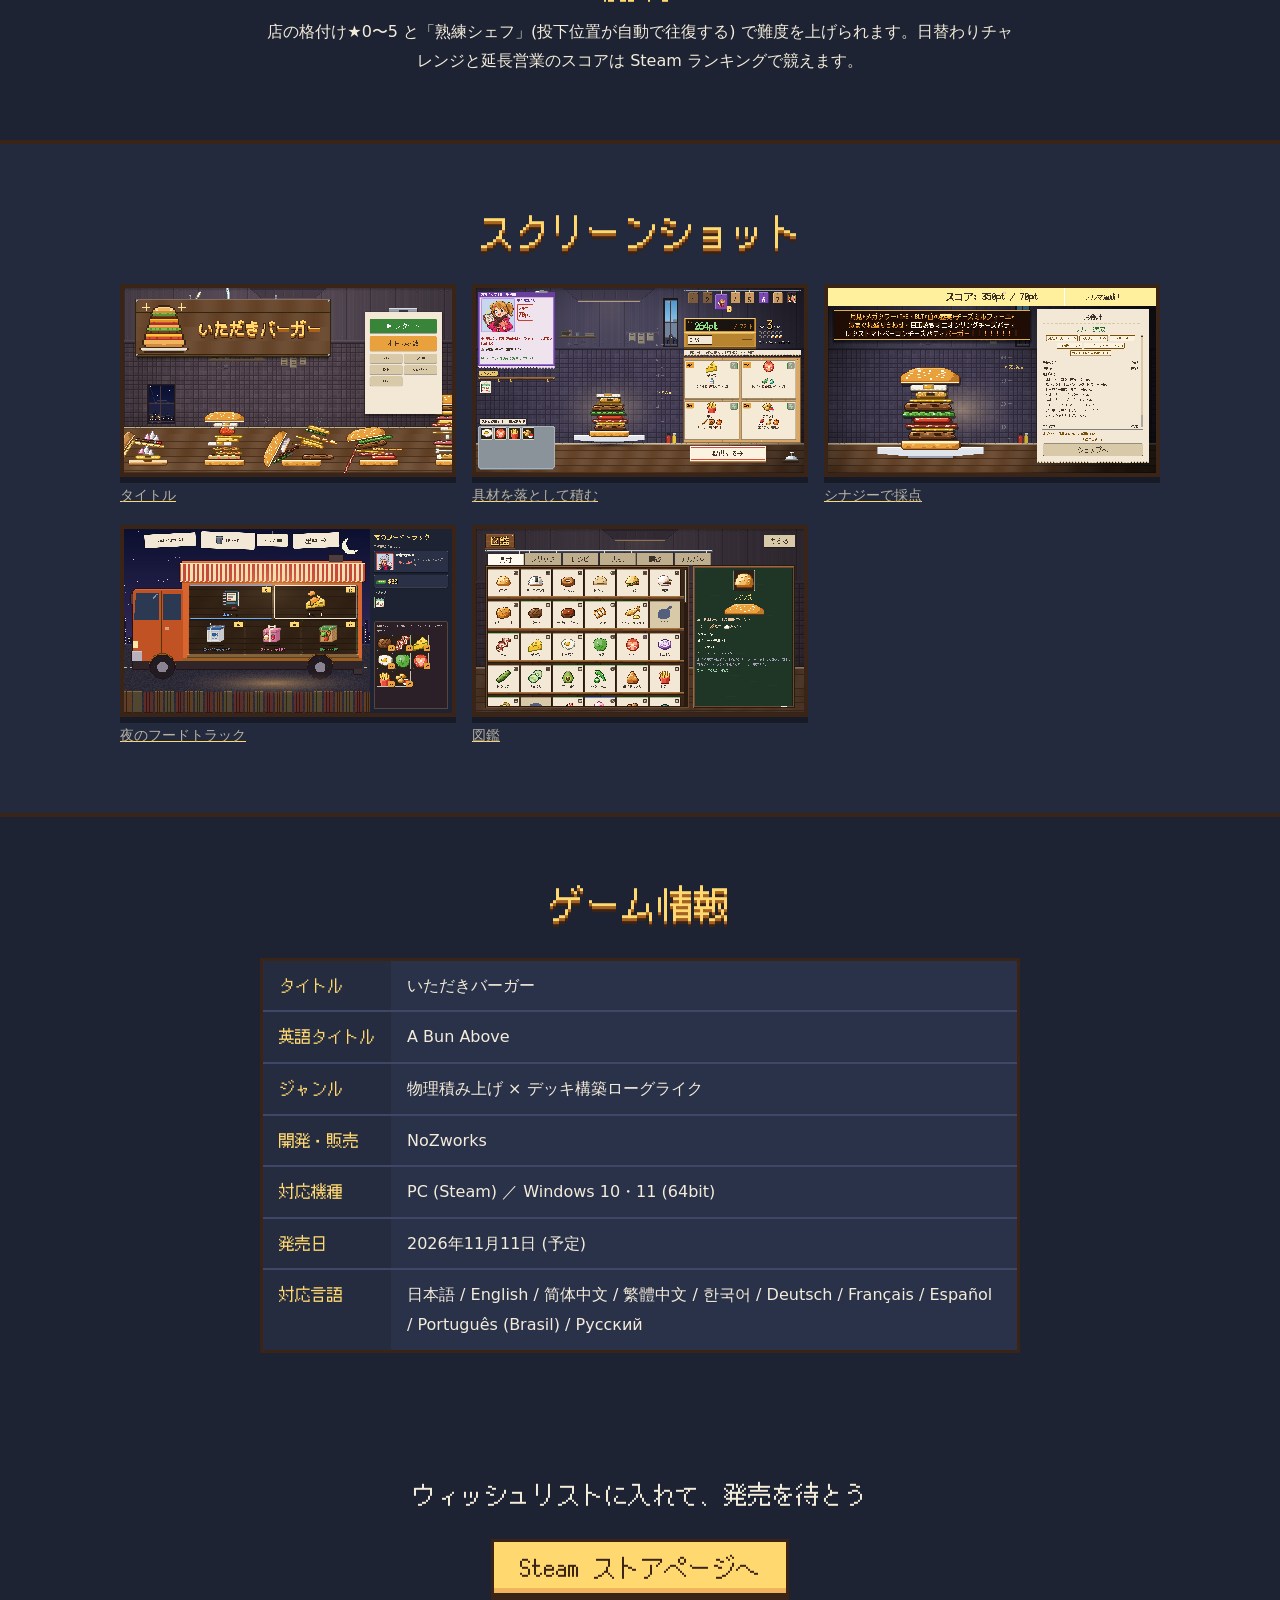
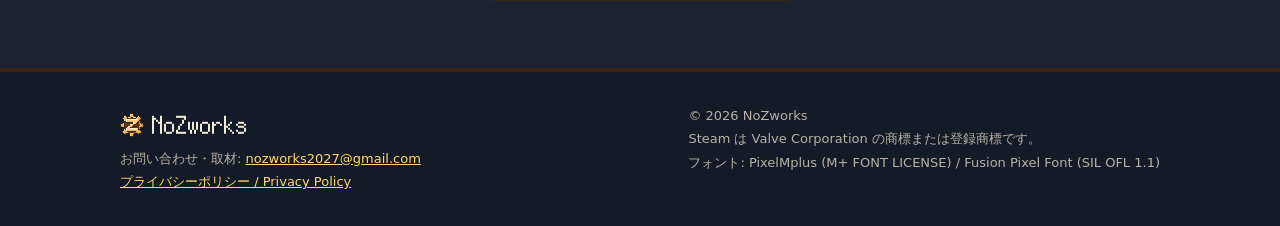
==== commit 8575528c: "発売日を 11/11 に (生成物)" ====
--- a/index.html
+++ b/index.html
@@ -130,7 +130,7 @@
       <p class="tagline">落とす！積む！挟んでシナジー！</p>
       <p class="alt-name">物理で積み上げるハンバーガー・ローグライク</p>
       <a class="btn" href="https://store.steampowered.com/app/5161560/?l=japanese&utm_source=official_site&utm_medium=web&utm_campaign=site&utm_content=ja">Steam でウィッシュリストに追加</a>
-      <p class="release">2026年11月18日 発売予定 ／ Windows (Steam)</p>
+      <p class="release">2026年11月11日 発売予定 ／ Windows (Steam)</p>
       <div class="demo">
         <p class="fest" data-until="2026-10-26T17:00:00Z">Steam Next Fest</p>
         <p class="demo-h">無料体験版 配信中</p>
@@ -228,7 +228,7 @@
         <dt>ジャンル</dt><dd>物理積み上げ × デッキ構築ローグライク</dd>
         <dt>開発・販売</dt><dd>NoZworks</dd>
         <dt>対応機種</dt><dd>PC (Steam) ／ Windows 10・11 (64bit)</dd>
-        <dt>発売日</dt><dd>2026年11月18日 (予定)</dd>
+        <dt>発売日</dt><dd>2026年11月11日 (予定)</dd>
         <dt>対応言語</dt><dd>日本語 / English / 简体中文 / 繁體中文 / 한국어 / Deutsch / Français / Español / Português (Brasil) / Русский</dd>
       </dl>
     </div>
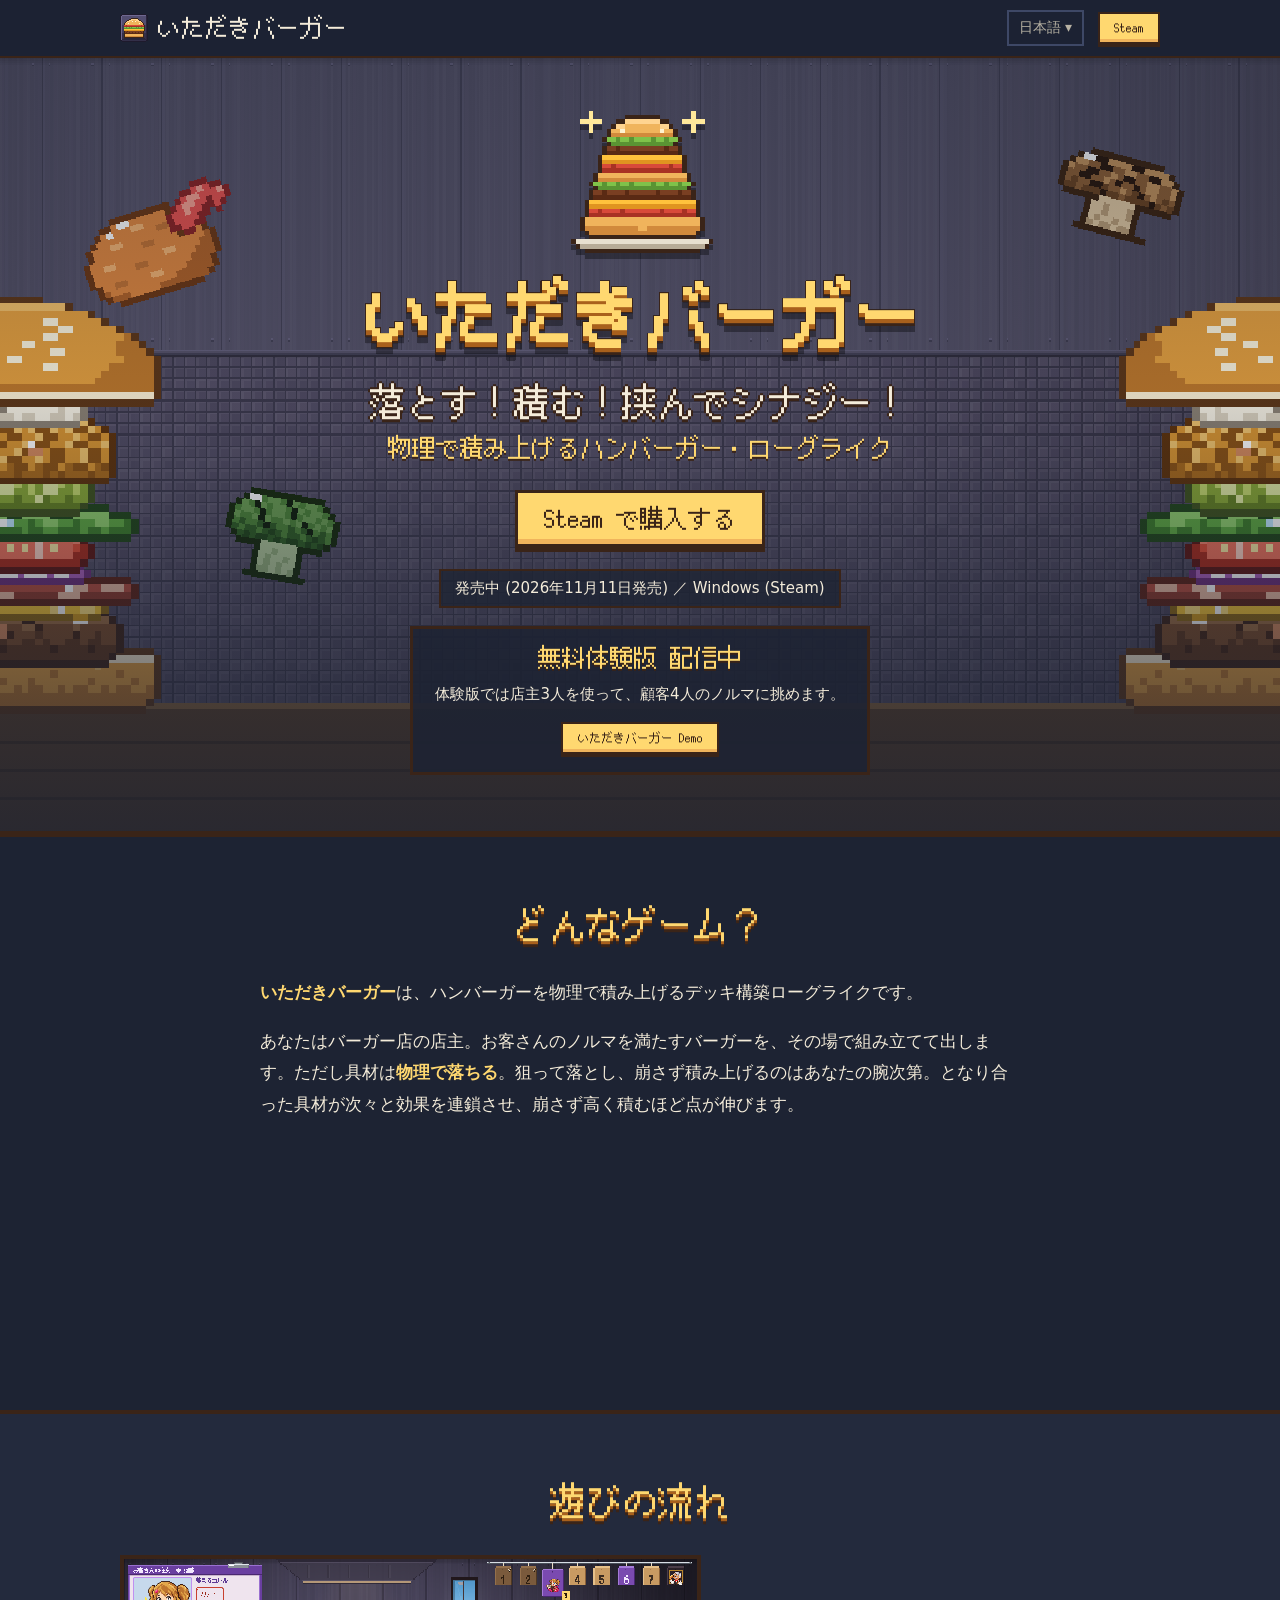
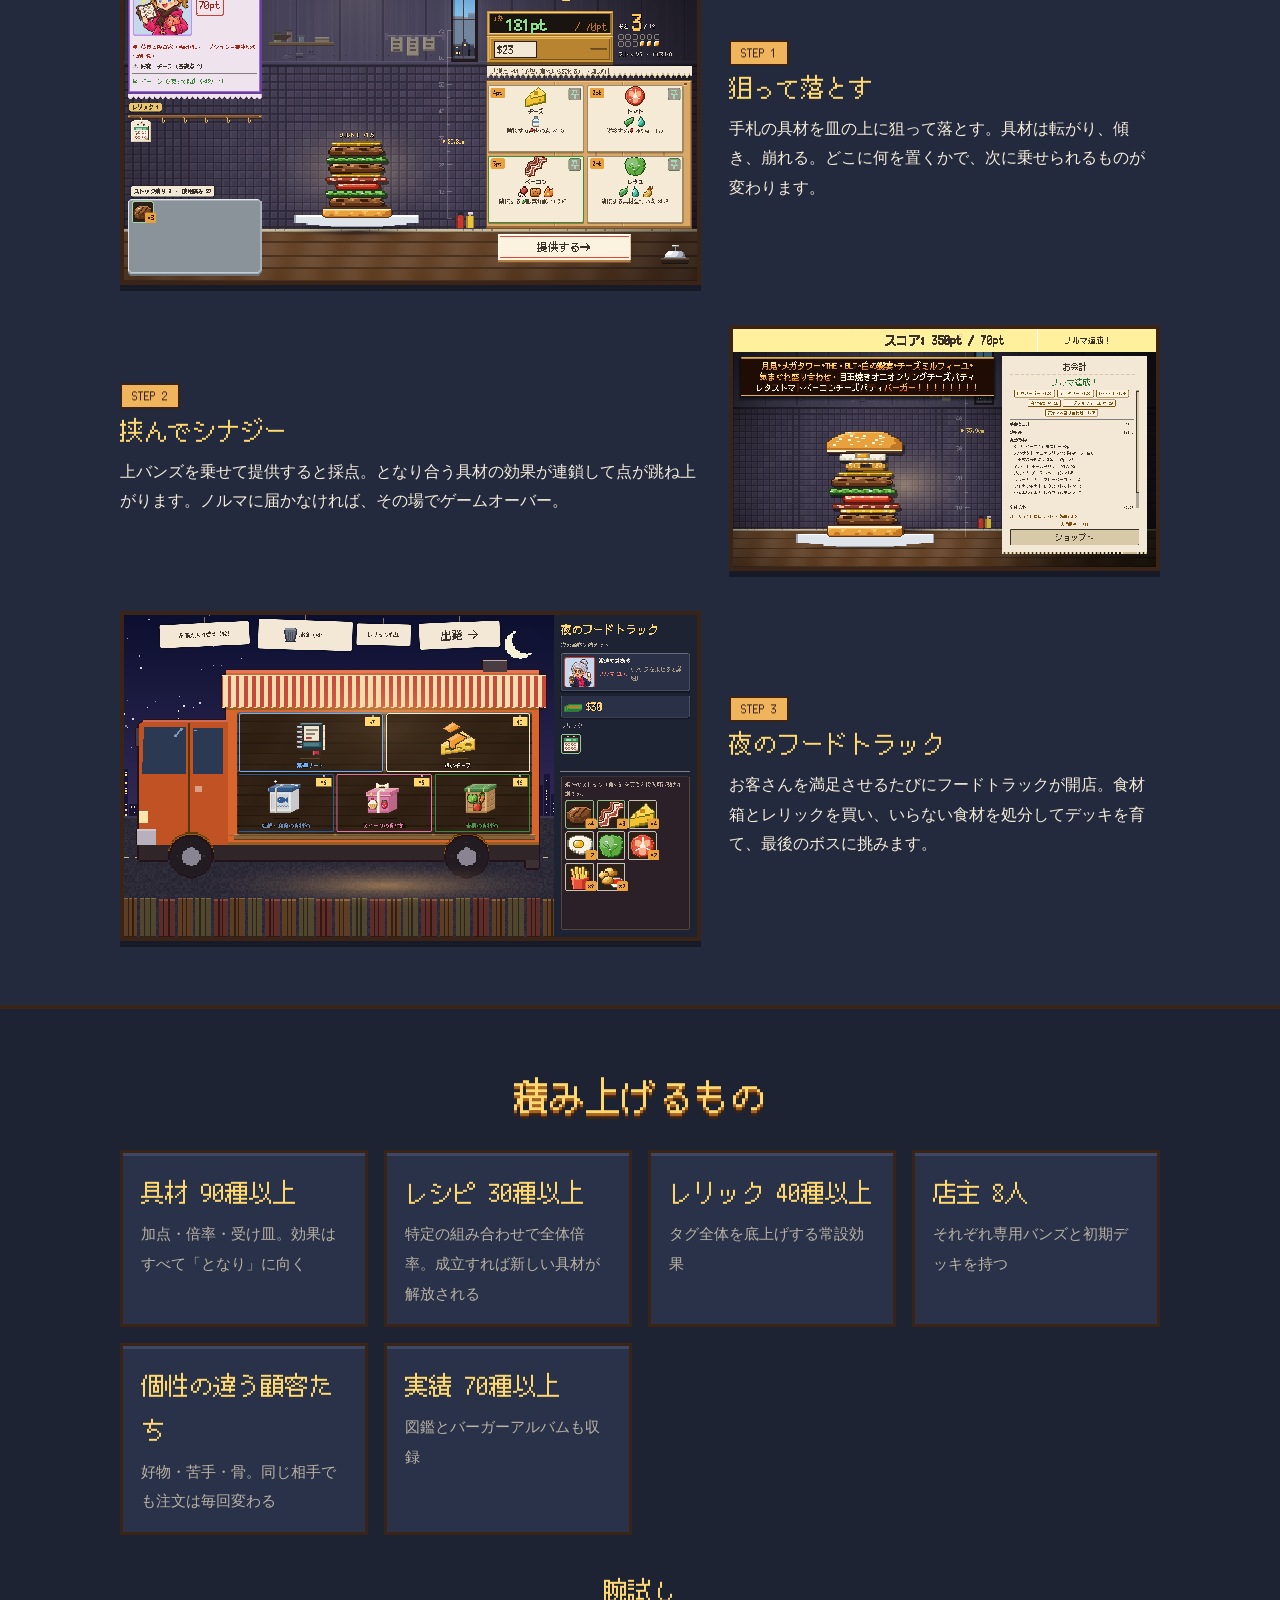
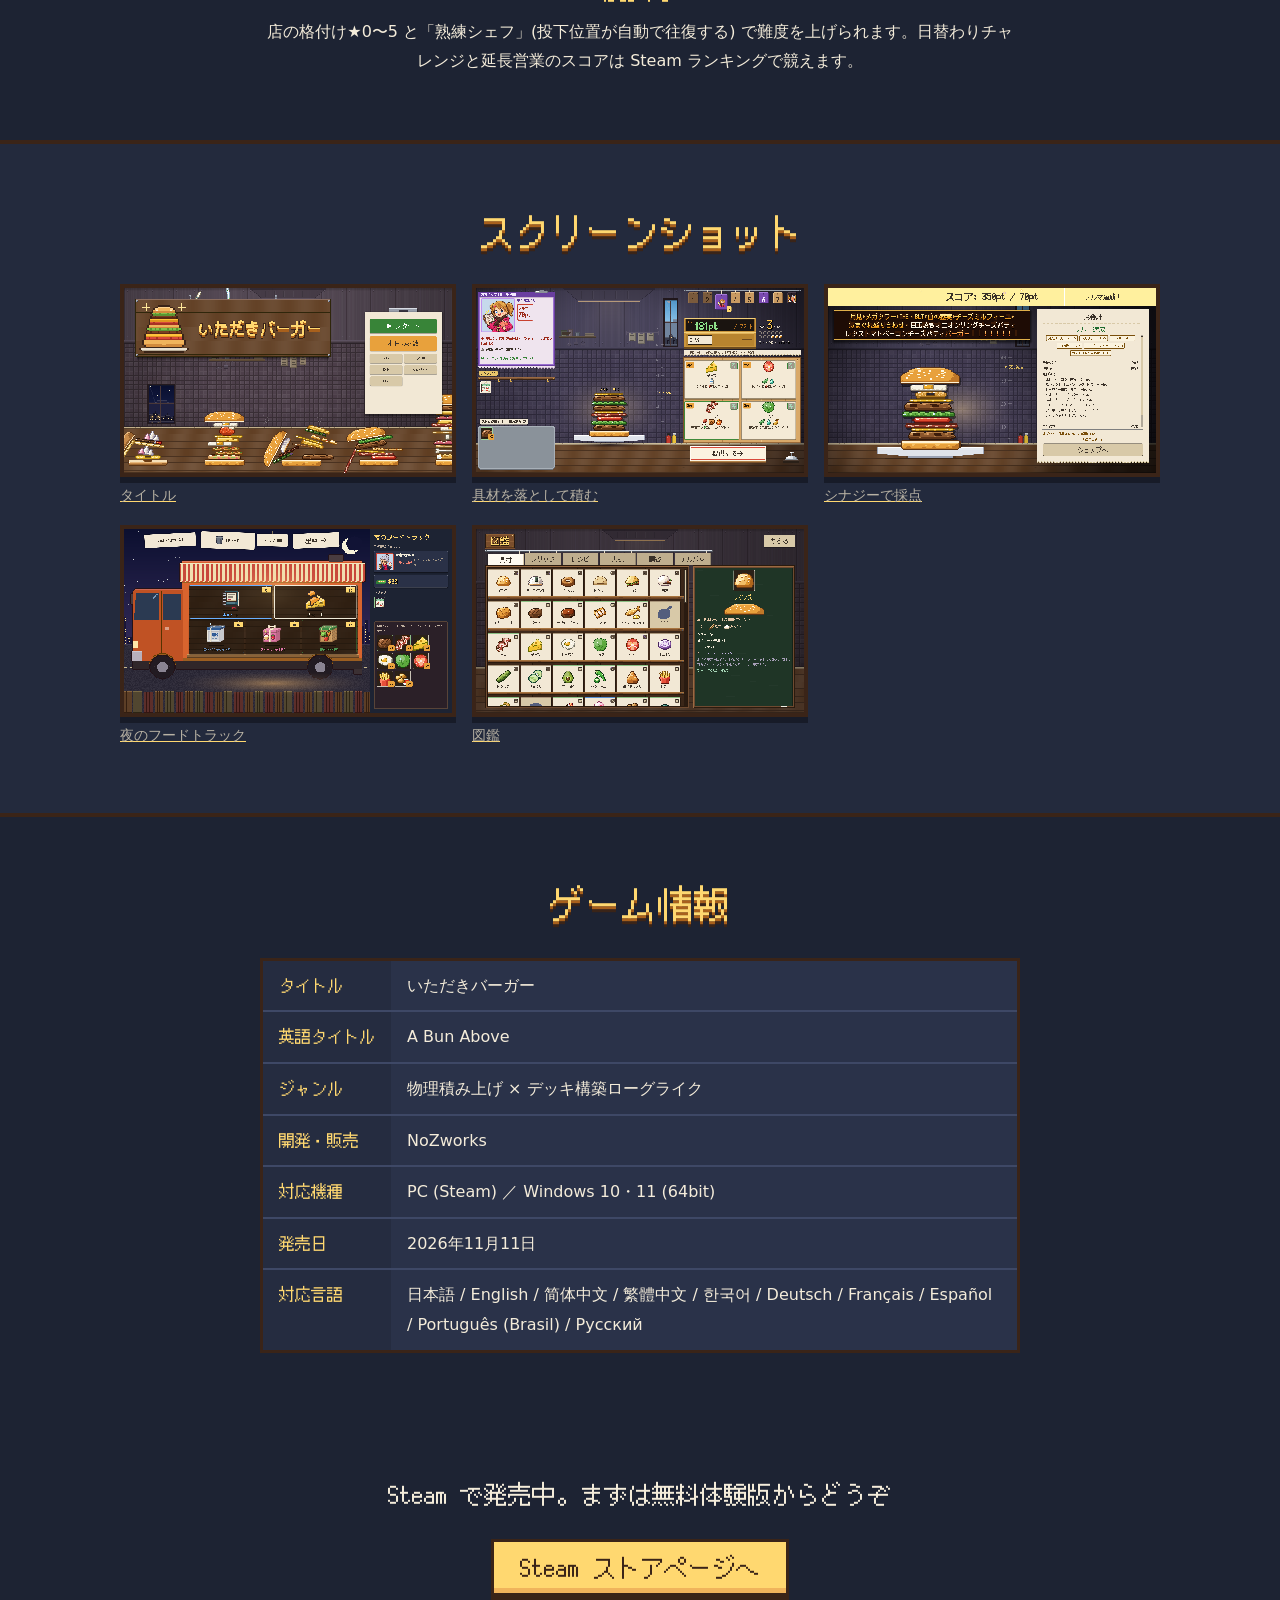
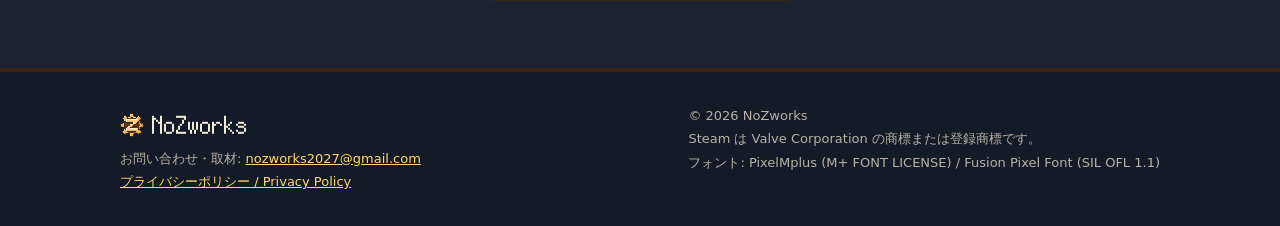
==== commit ab592dc3: "feat: 発売に合わせて全 10 言語を「発売中」に (購入ボタン・発売日・説明文) Co-Authored-By: Claude Opus 5.5 <noreply@anthropic.com>" ====
--- a/index.html
+++ b/index.html
@@ -4,7 +4,7 @@
 <meta charset="utf-8">
 <meta name="viewport" content="width=device-width, initial-scale=1">
 <title>いただきバーガー｜物理で積むハンバーガー・ローグライク【Steam】</title>
-<meta name="description" content="「いただきバーガー」は、具材を物理で落として積み上げるハンバーガー・ローグライク。となり合う具材のシナジーで稼ぎ、崩さず高く積んでお客さんのノルマに挑む。NoZworks 開発、Steam で 2026 年発売予定。">
+<meta name="description" content="「いただきバーガー」は、具材を物理で落として積み上げるハンバーガー・ローグライク。となり合う具材のシナジーで稼ぎ、崩さず高く積んでお客さんのノルマに挑む。NoZworks 開発、Steam で発売中。">
 <link rel="canonical" href="https://kn1111.github.io/itadaki-burger/">
 <link rel="alternate" hreflang="ja" href="https://kn1111.github.io/itadaki-burger/">
 <link rel="alternate" hreflang="en" href="https://kn1111.github.io/itadaki-burger/en/">
@@ -24,7 +24,7 @@
 <meta property="og:type" content="website">
 <meta property="og:site_name" content="いただきバーガー">
 <meta property="og:title" content="いただきバーガー｜物理で積むハンバーガー・ローグライク">
-<meta property="og:description" content="積んで、崩さず、シナジーで稼ぐ。物理で積み上げるハンバーガー・ローグライク。Steam でウィッシュリスト受付中。">
+<meta property="og:description" content="積んで、崩さず、シナジーで稼ぐ。物理で積み上げるハンバーガー・ローグライク。Steam で発売中。">
 <meta property="og:url" content="https://kn1111.github.io/itadaki-burger/">
 <meta property="og:image" content="https://kn1111.github.io/itadaki-burger/assets/og-ja.png">
 <meta property="og:locale" content="ja_JP">
@@ -129,8 +129,8 @@
       </h1>
       <p class="tagline">落とす！積む！挟んでシナジー！</p>
       <p class="alt-name">物理で積み上げるハンバーガー・ローグライク</p>
-      <a class="btn" href="https://store.steampowered.com/app/5161560/?l=japanese&utm_source=official_site&utm_medium=web&utm_campaign=site&utm_content=ja">Steam でウィッシュリストに追加</a>
-      <p class="release">2026年11月11日 発売予定 ／ Windows (Steam)</p>
+      <a class="btn" href="https://store.steampowered.com/app/5161560/?l=japanese&utm_source=official_site&utm_medium=web&utm_campaign=site&utm_content=ja">Steam で購入する</a>
+      <p class="release">発売中 (2026年11月11日発売) ／ Windows (Steam)</p>
       <div class="demo">
         <p class="fest" data-until="2026-10-26T17:00:00Z">Steam Next Fest</p>
         <p class="demo-h">無料体験版 配信中</p>
@@ -228,14 +228,14 @@
         <dt>ジャンル</dt><dd>物理積み上げ × デッキ構築ローグライク</dd>
         <dt>開発・販売</dt><dd>NoZworks</dd>
         <dt>対応機種</dt><dd>PC (Steam) ／ Windows 10・11 (64bit)</dd>
-        <dt>発売日</dt><dd>2026年11月11日 (予定)</dd>
+        <dt>発売日</dt><dd>2026年11月11日</dd>
         <dt>対応言語</dt><dd>日本語 / English / 简体中文 / 繁體中文 / 한국어 / Deutsch / Français / Español / Português (Brasil) / Русский</dd>
       </dl>
     </div>
   </section>
 
   <div class="cta-bottom">
-    <p>ウィッシュリストに入れて、発売を待とう</p>
+    <p>Steam で発売中。まずは無料体験版からどうぞ</p>
     <a class="btn" href="https://store.steampowered.com/app/5161560/?l=japanese&utm_source=official_site&utm_medium=web&utm_campaign=site&utm_content=ja">Steam ストアページへ</a>
   </div>
 </main>
